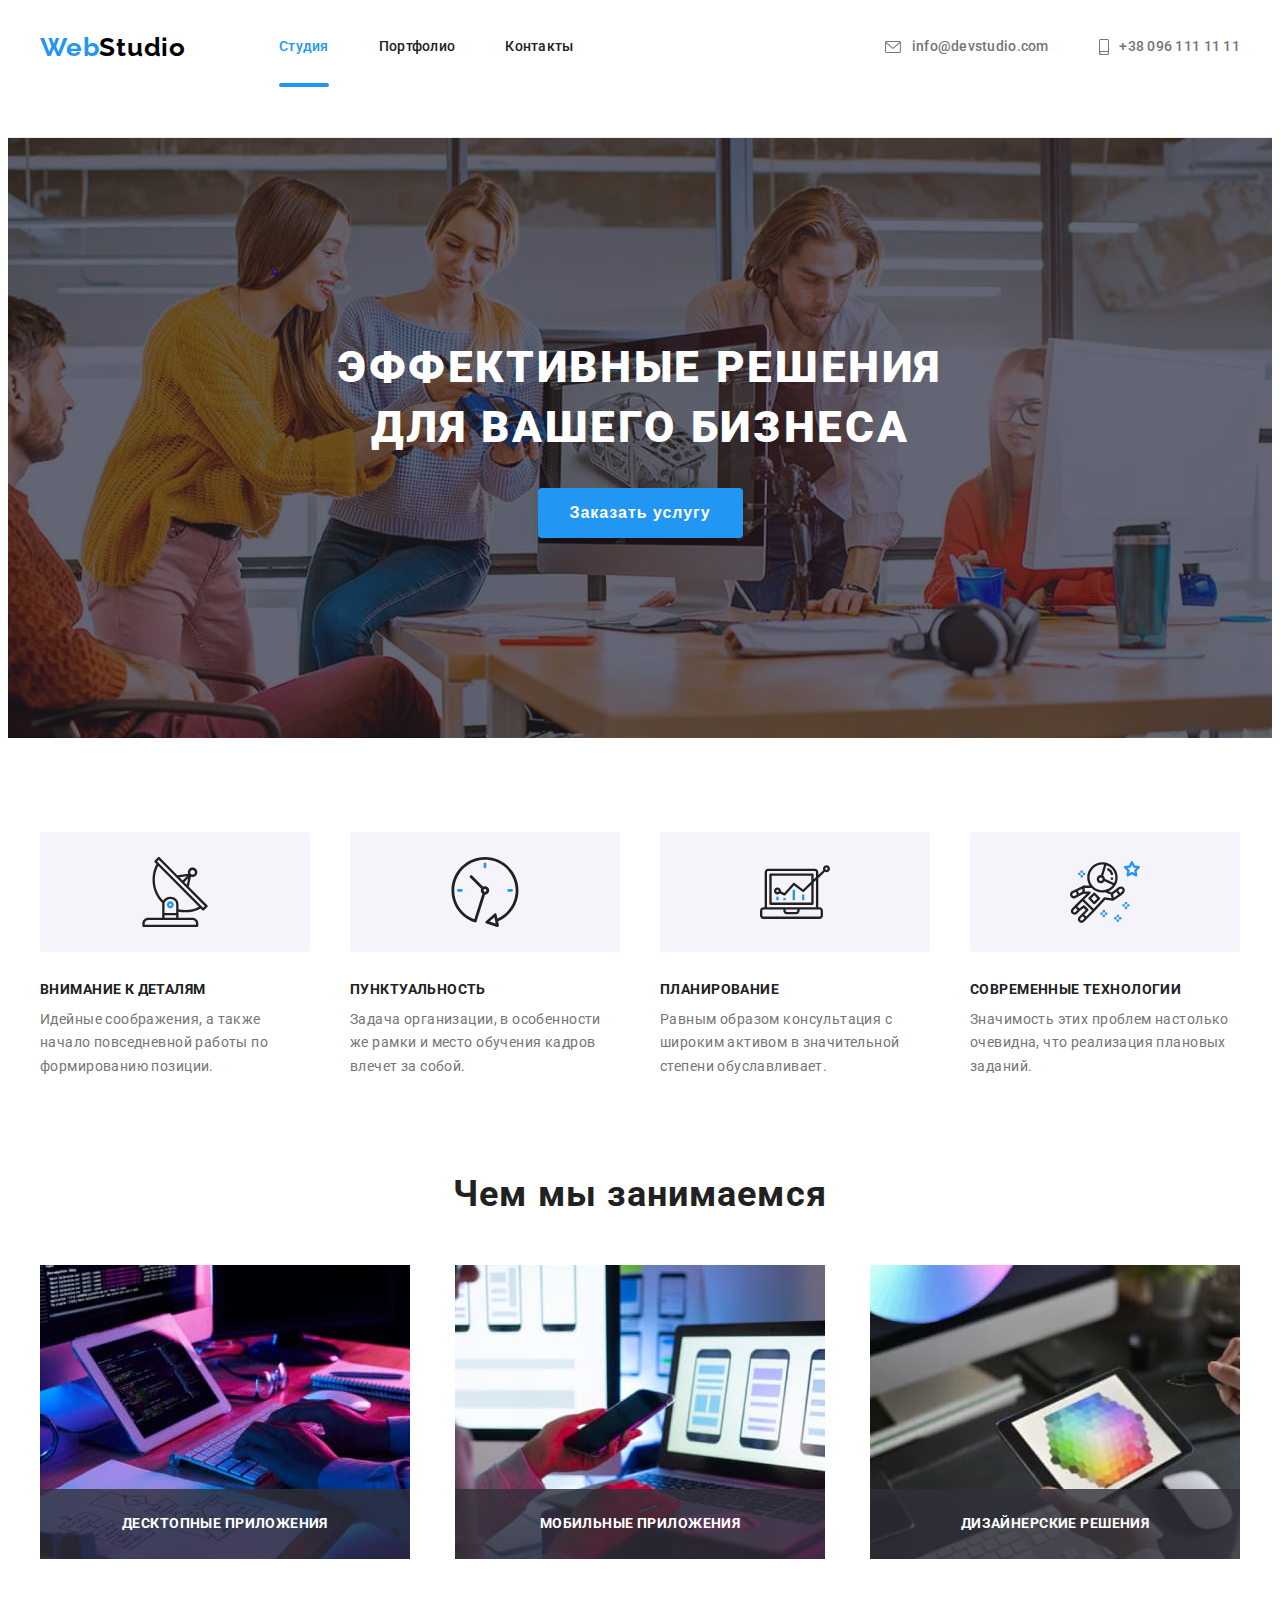
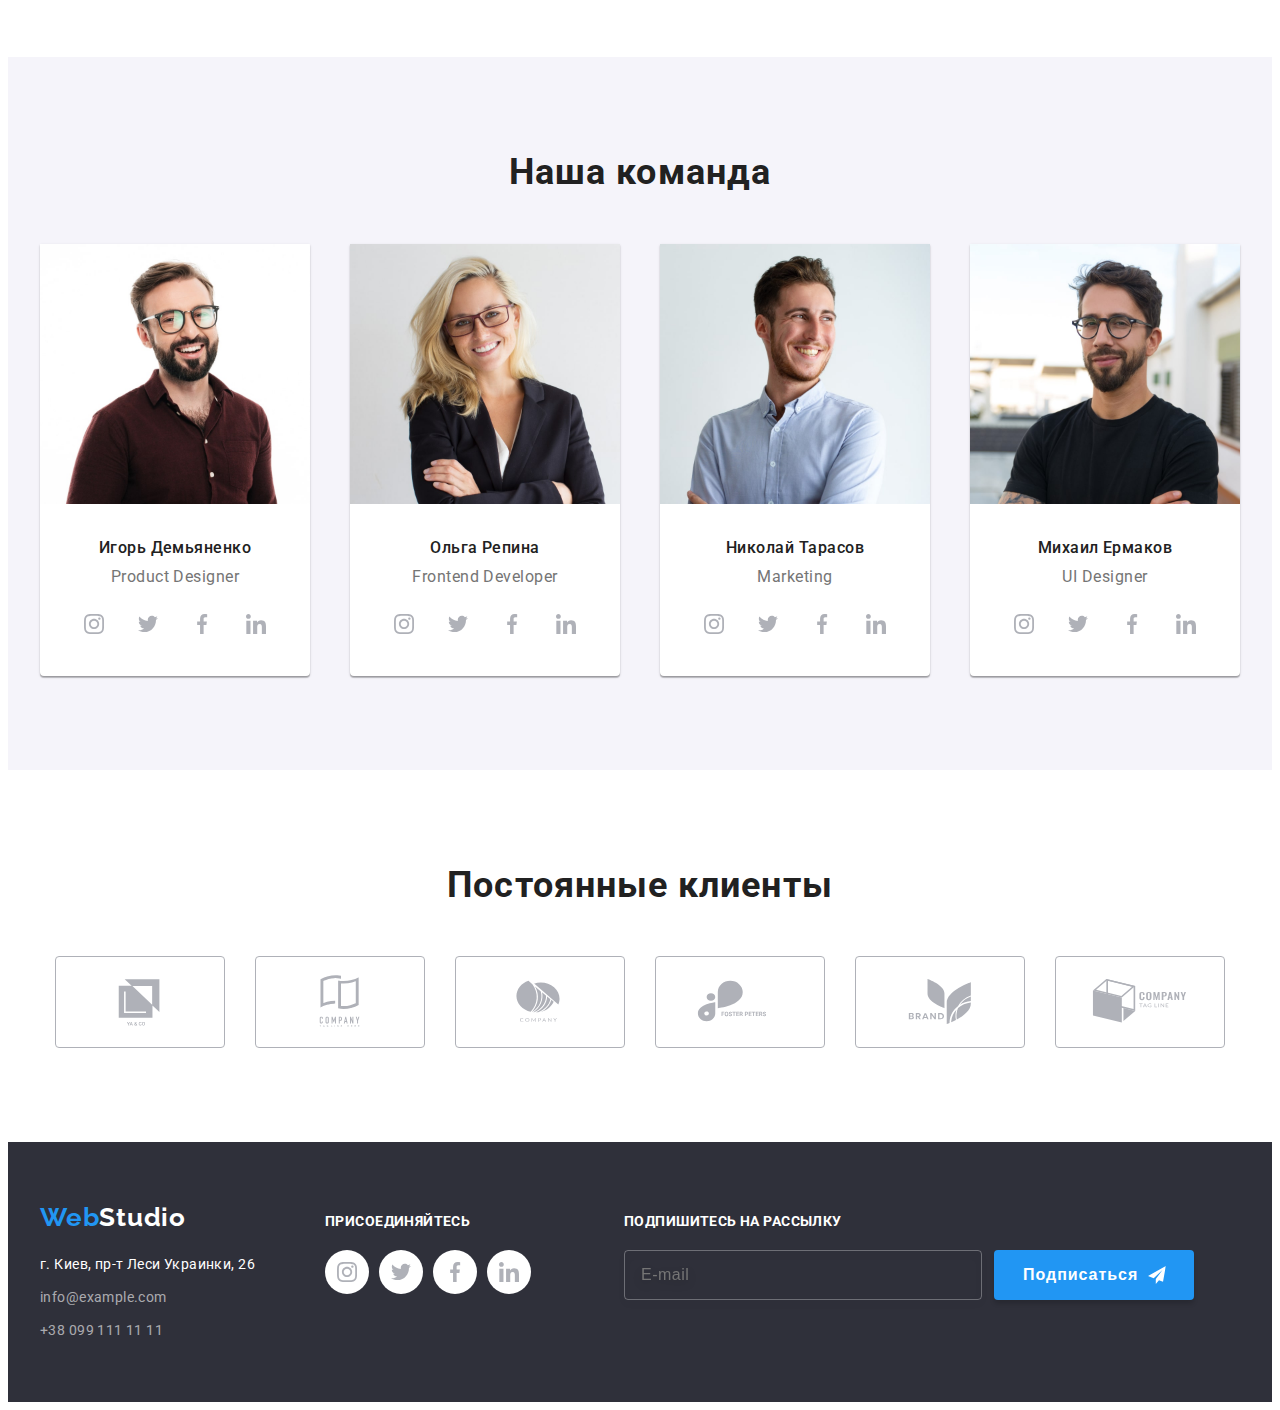
==== index.html @ ea74bd03 "Create index.html" ====
<!DOCTYPE html>
<html lang="ru">
<head>
    <meta charset="UTF-8">
    <meta http-equiv="X-UA-Compatible" content="IE=edge">
    <meta name="viewport" content="width=device-width, initial-scale=1.0">
    <title>Студия</title>
    <link rel="stylesheet" 
        href="https://cdnjs.cloudflare.com/ajax/libs/modern-normalize/1.1.0/modern-normalize.min.css"
        integrity="sha512-wpPYUAdjBVSE4KJnH1VR1HeZfpl1ub8YT/NKx4PuQ5NmX2tKuGu6U/JRp5y+Y8XG2tV+wKQpNHVUX03MfMFn9Q=="
        crossorigin="anonymous" 
        referrerpolicy="no-referrer" />
    <link rel="stylesheet" href="./css/styles.css">
    <link rel="stylesheet" href="./css/main.min.css">
    <link rel="preconnect" href="https://fonts.googleapis.com">
    <link rel="preconnect" href="https://fonts.gstatic.com" crossorigin>
    <link href="https://fonts.googleapis.com/css2?family=Raleway:wght@700&family=Roboto:wght@400;500;700;900&display=swap"
        rel="stylesheet">  
        
    <style>
        /* width */
        ::-webkit-scrollbar {
            width: 17px;
        }
    
        /* Track */
        ::-webkit-scrollbar-track {
            box-shadow: inset 0 0 5px #7c7c7cc2;
            border-radius: 5px;
        }
    
        /* Handle */
        ::-webkit-scrollbar-thumb {
            background: #4444446b;
            border-radius: 5px;
        }
    
        /* Handle on hover */
        ::-webkit-scrollbar-thumb:hover {
            background: #2195f3b5;
        }
    </style>

</head>
<body>
    <header class="header-block">
        <div class="container header-container">
            <a class="link header-logo" href="./index.html">Web<span style="color:#000000;">Studio</span></a>
            <nav class="header-nav">
                <ul class="list header-list" >
                    <li class="header-item"><a class="link header-link current" href="./index.html">Студия</a></li>
                    <li class="header-item"><a class="link header-link" href="./portfolio.html">Портфолио</a></li>
                    <li class="header-item"><a class="link header-link" href="">Контакты</a></li>
                </ul>
            </nav>
            <div class="header-contacts">
                <a class="link header-mail" href="mailto:info@devstudio.com">
                    <svg class="mail-icon" width="16" height="12">
                        <use href="./images/icons.svg#icon-mail-icon" ></use>
                    </svg>info@devstudio.com
                </a>
                <a class="link header-tel" href="tel:+380961111111">
                    <svg class="phone-icon" width="10" height="16">
                        <use href="./images/icons.svg#icon-phone-icon"></use>
                    </svg>+38 096 111 11 11
                </a>
            </div>
        </div>
    </header>
    <main class="main-block-index">
        <section class="hero">
            <div class="container">
            <h1 class="hero-title"> Эффективные решения для вашего бизнеса</h1>
            <button type="button" class="hero-btn" data-modal-open><span class="hero-btn-text">Заказать услугу</span></button>
            </div>
        </section>
        <section class="skills">
            <div class="container">
            <ul class="list skills-list" >
                <li class="skills-item">
                    <div class="skills-icon-container">
                        <svg class="skills-icon" width="70" height="70">
                            <use href="./images/icons.svg#icon-antenna"></use>
                        </svg>
                    </div>
                    <h3 class="skills-item-title">Внимание к деталям</h3>
                    <p class="skills-item-text">Идейные соображения, а также начало повседневной работы по формированию позиции.</p>
                </li>
                <li class="skills-item">
                    <div class="skills-icon-container">
                        <svg class="skills-icon" width="70" height="70">
                            <use href="./images/icons.svg#icon-clock"></use>
                        </svg>
                    </div>
                    <h3 class="skills-item-title">Пунктуальность</h3>
                    <p class="skills-item-text">Задача организации, в особенности же рамки и место обучения кадров влечет за собой.</p>
                </li>
                <li class="skills-item">
                    <div class="skills-icon-container">
                        <svg class="skills-icon" width="70" height="70">
                            <use href="./images/icons.svg#icon-diagram"></use>
                        </svg>
                    </div>
                    <h3 class="skills-item-title">Планирование</h3>
                    <p class="skills-item-text">Равным образом консультация с широким активом в значительной степени обуславливает.</p>
                </li>
                <li class="skills-item">
                    <div class="skills-icon-container">
                        <svg class="skills-icon" width="70" height="70">
                            <use href="./images/icons.svg#icon-astronaut"></use>
                        </svg>
                    </div>
                    <h3 class="skills-item-title">Современные технологии</h3>
                    <p class="skills-item-text">Значимость этих проблем настолько очевидна, что реализация плановых заданий.</p>
                </li>
            </ul> 
            </div>
        </section>
        <section class="tasks">
            <div class="container">
                <h2 class="tasks-title">Чем мы занимаемся</h2>
                <ul class="list tasks-list" >
                    <li class="tasks-item"><img src="./images/webstudio.1.1.jpeg" alt="програмист пишет код" width="370" 
                    class="tasks-item-pic"><h3 class="task-name">Десктопные приложения</h3></li>
                    <li class="tasks-item"><img src="./images/webstudio.1.2.jpeg" alt="програмист разрабатывает приложение" width="370" class="tasks-item-pic"><h3 class="task-name">Мобильные приложения</h3></li>
                    <li class="tasks-item"><img src="./images/webstudio.1.3.jpeg" alt="програмист выбирает цвет" width="370" class="tasks-item-pic"><h3 class="task-name">Дизайнерские решения</h3></li>
                </ul>
            </div>
        </section>
        <section class="team">
            <div class="container">
            <h2 class="team-title">Наша команда</h2>
            <ul class="list team-list" >
                <li class="team-item">
                    <img src="./images/web-worker1-min.jpeg" alt="работник 1" width="270" class="team-item-pic">
                    <div class="worker-discription">
                        <h3 class="team-item-title">Игорь Демьяненко</h3>
                        <p lang="en" class="team-item-text">Product Designer</p>
                        <ul class="worker-social-list list">
                            <li class="worker-social-item"><a href="" class="worker-social-link">
                                <svg class="worker-social-icon" width="20" height="20">
                                    <use href="./images/icons.svg#icon-worker-instagram"></use>
                                </svg>
                            </a></li>
                            <li class="worker-social-item"><a href="" class="worker-social-link">
                                <svg class="worker-social-icon" width="20" height="20">
                                    <use href="./images/icons.svg#icon-worker-twitter"></use>
                                </svg>
                            </a></li>
                            <li class="worker-social-item"><a href="" class="worker-social-link">
                                <svg class="worker-social-icon" width="20" height="20">
                                    <use href="./images/icons.svg#icon-worker-facebook"></use>
                                </svg>
                            </a></li>
                            <li class="worker-social-item"><a href="" class="worker-social-link">
                                <svg class="worker-social-icon" width="20" height="20">
                                    <use href="./images/icons.svg#icon-worker-linkedin"></use>
                                </svg>
                            </a></li>
                        </ul>
                    </div>
                </li>
                <li class="team-item">
                    <img src="./images/web-worker2-min.jpeg" alt="работник 2" width="270" class="team-item-pic">
                    <div class="worker-discription">
                        <h3 class="team-item-title">Ольга Репина</h3>
                        <p lang="en" class="team-item-text">Frontend Developer</p>
                        <ul class="worker-social-list list">
                            <li class="worker-social-item"><a href="" class="worker-social-link">
                                    <svg class="worker-social-icon" width="20" height="20">
                                        <use href="./images/icons.svg#icon-worker-instagram"></use>
                                    </svg>
                                </a></li>
                            <li class="worker-social-item"><a href="" class="worker-social-link">
                                    <svg class="worker-social-icon" width="20" height="20">
                                        <use href="./images/icons.svg#icon-worker-twitter"></use>
                                    </svg>
                                </a></li>
                            <li class="worker-social-item"><a href="" class="worker-social-link">
                                    <svg class="worker-social-icon" width="20" height="20">
                                        <use href="./images/icons.svg#icon-worker-facebook"></use>
                                    </svg>
                                </a></li>
                            <li class="worker-social-item"><a href="" class="worker-social-link">
                                    <svg class="worker-social-icon" width="20" height="20">
                                        <use href="./images/icons.svg#icon-worker-linkedin"></use>
                                    </svg>
                                </a></li>
                        </ul>
                    </div>
                </li>
                <li class="team-item">
                    <img src="./images/web-worker3-min.jpeg" alt="работник 3" width="270" class="team-item-pic">
                    <div class="worker-discription">
                        <h3 class="team-item-title">Николай Тарасов</h3>
                        <p lang="en" class="team-item-text">Marketing</p>
                        <ul class="worker-social-list list">
                            <li class="worker-social-item"><a href="" class="worker-social-link">
                                    <svg class="worker-social-icon" width="20" height="20">
                                        <use href="./images/icons.svg#icon-worker-instagram"></use>
                                    </svg>
                                </a></li>
                            <li class="worker-social-item"><a href="" class="worker-social-link">
                                    <svg class="worker-social-icon" width="20" height="20">
                                        <use href="./images/icons.svg#icon-worker-twitter"></use>
                                    </svg>
                                </a></li>
                            <li class="worker-social-item"><a href="" class="worker-social-link">
                                    <svg class="worker-social-icon" width="20" height="20">
                                        <use href="./images/icons.svg#icon-worker-facebook"></use>
                                    </svg>
                                </a></li>
                            <li class="worker-social-item"><a href="" class="worker-social-link">
                                    <svg class="worker-social-icon" width="20" height="20">
                                        <use href="./images/icons.svg#icon-worker-linkedin"></use>
                                    </svg>
                                </a></li>
                        </ul>
                    </div>
                </li>
                <li class="team-item">
                    <img src="./images/web-worker4-min.jpeg" alt="работник 4" width="270" class="team-item-pic">
                    <div class="worker-discription">
                        <h3 class="team-item-title">Михаил Ермаков</h3>
                        <p lang="en" class="team-item-text">UI Designer</p>
                        <ul class="worker-social-list list">
                            <li class="worker-social-item"><a href="" class="worker-social-link">
                                    <svg class="worker-social-icon" width="20" height="20">
                                        <use href="./images/icons.svg#icon-worker-instagram"></use>
                                    </svg>
                                </a></li>
                            <li class="worker-social-item"><a href="" class="worker-social-link">
                                    <svg class="worker-social-icon" width="20" height="20">
                                        <use href="./images/icons.svg#icon-worker-twitter"></use>
                                    </svg>
                                </a></li>
                            <li class="worker-social-item"><a href="" class="worker-social-link">
                                    <svg class="worker-social-icon" width="20" height="20">
                                        <use href="./images/icons.svg#icon-worker-facebook"></use>
                                    </svg>
                                </a></li>
                            <li class="worker-social-item"><a href="" class="worker-social-link">
                                    <svg class="worker-social-icon" width="20" height="20">
                                        <use href="./images/icons.svg#icon-worker-linkedin"></use>
                                    </svg>
                                </a></li>
                        </ul>
                    </div>
                </li>
            </ul>
            </div>
        </section>
        <section class="clients">
            <div class="container">
                <h2 class="clients-title">Постоянные клиенты</h2>
                <ul class="clients-list list">
                    <li class="clients-item">
                        <a href="" class="clients-link">
                            <svg class="clients-icon">
                                <use href="./images/icons.svg#icon-cl1"></use>
                            </svg>
                        </a>
                    </li>

                    <li class="clients-item">
                        <a href="" class="clients-link">
                            <svg class="clients-icon">
                                <use href="./images/icons.svg#icon-cl2"></use>
                            </svg>
                        </a>
                    </li>

                    <li class="clients-item">
                        <a href="" class="clients-link">
                            <svg class="clients-icon">
                                <use href="./images/icons.svg#icon-cl3"></use>
                            </svg>
                        </a>
                    </li>

                    <li class="clients-item">
                        <a href="" class="clients-link">
                            <svg class="clients-icon">
                                <use href="./images/icons.svg#icon-cl4"></use>
                            </svg>
                        </a>
                    </li>

                    <li class="clients-item">
                        <a href="" class="clients-link">
                            <svg class="clients-icon">
                                <use href="./images/icons.svg#icon-cl5"></use>
                            </svg>
                        </a>
                    </li>

                    <li class="clients-item">
                        <a href="" class="clients-link">
                            <svg class="clients-icon">
                                <use href="./images/icons.svg#icon-cl6"></use>
                            </svg>
                        </a>
                    </li>
                </ul>
            </div>
        </section>
    </main>
    <footer class="foot-block">
        <div class="container foot-container-1-2-3">
            <div class="foot-container1">
                <a class="link foot-logo" href="./index.html">Web<span style="color: #ffffff;">Studio</span></a>
                <address class="footer-contacts">
                    <a class="link location footer-contacts-item" href="https://www.google.com.ua/maps/place/%D0%B1%D1%83%D0%BB.+%D0%9B%D0%B5%D1%81%D0%B8+%D0%A3%D0%BA%D1%80%D0%B0%D0%B8%D0%BD%D0%BA%D0%B8,+26,+%D0%9A%D0%B8%D0%B5%D0%B2,+02000/@50.4281777,30.5292931,14.41z/data=!4m5!3m4!1s0x40d4cf0e033ecbe9:0x57a4dffefec77da0!8m2!3d50.4265807!4d30.5383858?hl=ru" target="_blank" rel="noopener noreferrer">г. Киев, пр-т Леси Украинки, 26</a>
                    <a class="link foot-mail footer-contacts-item" href="mailto:info@example.com">info@example.com</a>
                    <a class="link foot-tel" href="tel:+38099111111">+38 099 111 11 11</a>
                </address>
            </div>        
            <div class="foot-container2">
                <h3 class="foot-bl2-title">присоединяйтесь</h3>
                <ul class="worker-social-list foot-icon-list list">
                    <li class="worker-social-item foot-icon-item"><a href="" class="worker-social-link foot-icon-link">
                        <svg class="worker-social-icon foot-icon" width="20" height="20">
                            <use href="./images/icons.svg#icon-worker-instagram"></use>
                        </svg>
                    </a></li>
                    <li class="worker-social-item foot-icon-item"><a href="" class="worker-social-link foot-icon-link">
                        <svg class="worker-social-icon foot-icon" width="20" height="20">
                            <use href="./images/icons.svg#icon-worker-twitter"></use>
                        </svg>
                    </a></li>
                    <li class="worker-social-item foot-icon-item"><a href="" class="worker-social-link foot-icon-link">
                        <svg class="worker-social-icon foot-icon" width="20" height="20">
                            <use href="./images/icons.svg#icon-worker-facebook"></use>
                        </svg>
                    </a></li>
                    <li class="worker-social-item foot-icon-item"><a href="" class="worker-social-link foot-icon-link">
                        <svg class="worker-social-icon foot-icon" width="20" height="20">
                            <use href="./images/icons.svg#icon-worker-linkedin"></use>
                        </svg>
                    </a></li>
                </ul>
            </div>
            <div class="foot-container3">
                <form action="#" name="subscribing_form" class="foot-form">
                    <label for="subscriber-email" class="foot-form-label">Подпишитесь на рассылку</label>
                    <div class="foot-form-wrap">
                        <input type="email" class="foot-form-input" id="subscriber-email" name="subscriber-email" placeholder="E-mail"
                        required>
                        <button type="submit" class="foot-form-btn">
                            <span class="foot-form-btn-text">Подписаться</span>
                            <svg class="icon icon-send">
                                <use href="./images/icons.svg#icon-send"></use>
                            </svg>
                        </button>
                    </div>
                </form>
            </div>
        </div>
    </footer>
        <div class="backdrop is-hidden" data-modal>
            <div class="modal">
                <button type="button" class="modal-close" data-modal-close>
                    <svg class="icon icon-close">
                        <use href="./images/icons.svg#icon-X"></use>
                    </svg>
                </button>
                <h2 class="modal-title">Оставьте свои данные, мы вам перезвоним</h2>
                <form action="#" class="modal-form" autocomplete="off">
                    <div class="modal-form-field">
                        <label for="user_name" class="modal-label">Имя</label>
                        <div class="input-wrap">
                            <input type="text" class="modal-input" id="user_name" name="user-name" required>
                            <svg class="icon modal-icon">
                                <use href="./images/icons.svg#icon-user"></use>
                            </svg>
                        </div>
                    </div>
                    <div class="modal-form-field">
                        <label for="user_tel" class="modal-label">Телефон</label>
                        <div class="input-wrap">
                            <input type="tel" class="modal-input" id="user_tel" name="user-phone-number" required>
                            <svg class="icon modal-icon">
                                <use href="./images/icons.svg#icon-tel"></use>
                            </svg>
                        </div>
                    </div>
                    <div class="modal-form-field">
                        <label for="user_email" class="modal-label">Почта</label>
                        <div class="input-wrap">
                            <input type="email" class="modal-input" id="user_email" name="user-email" required>
                            <svg class="icon modal-icon">
                                <use href="./images/icons.svg#icon-email"></use>
                            </svg>
                        </div>
                    </div>
                    <div class="modal-form-field">
                        <label for="comment" class="modal-label">Комментарий</label>
                        <span class="comment-field">
                            <textarea name="user_comment" id="comment" class="commentary" placeholder="Введите текст"></textarea>
                        </span>
                    </div>
                    <div class="modal-form-field policy-field">
                        <input type="checkbox" name="policy" id="policy" class="policy-check is-hidden" required/>
                        <label for="policy" class="check-text">Соглашаюсь с рассылкой и принимаю<a href="" class="link policy-link">Условия договора</a></label>
                    </div>
                    <button type="submit" class="modal-btn">Отправить</button>
                </form>
            </div>
        </div>
        <script src="./js/modal.js"></script>
</body>
</html>
---- css/styles.css ----
:root {
  --titles-color: #212121;
  --accent-color: #2196f3;
}

body {
  font-family: "Roboto", sans-serif;
  color: #757575;
}

p,
h1,
h2,
h3,
h4,
h5,
h6 {
  margin: 0;
}

ul {
  margin: 0;
  padding: 0;
}

.link {
  text-decoration: none;
}

.list {
  list-style: none;
}

.container {
  width: 1200px;
  padding-left: 15px;
  padding-right: 15px;
  margin: 0 auto;
  /* outline: 3px solid tomato; */
}
/* ------------------------------------HEADER */

/* ------------------------------------MAIN */
/* ------------------------------------HERO */

/* ------------------------------------SKILLS */

/* ------------------------------------TASKS */

/* ------------------------------------TEAM */

/* -----------------------------------CLIENTS */
.clients {
  padding-top: 94px;
  padding-bottom: 94px;
}

.clients-title {
  font-weight: bold;
  font-size: 36px;
  line-height: 1.17;
  text-align: center;
  letter-spacing: 0.03em;
  color: var(--titles-color);
  margin-bottom: 50px;
}

.clients-list {
  display: flex;
  justify-content: center;
}

.clients-item:not(:last-child) {
  margin-right: 30px;
}

.clients-link {
  border: 1px solid #afb1b8;
  box-sizing: border-box;
  border-radius: 4px;
  width: 170px;
  height: 92px;
  display: flex;
  justify-content: center;
  align-items: center;
  transition: border 250ms
    cubic-bezier(0.4, 0, 0.2, 1);
}

.clients-icon {
  width: 106px;
  height: 60px;
  fill: #afb1b8;
  transition: fill 250ms
    cubic-bezier(0.4, 0, 0.2, 1);
}

.clients-link:hover,
.clients-link:focus {
  border: 1px solid var(--accent-color);
}

.clients-link:hover .clients-icon,
.clients-link:focus .clients-icon {
  fill: var(--accent-color);
}
/* ------------------------------------FOOTER */
.foot-block {
  background: #2f303a;
  padding-top: 60px;
  padding-bottom: 60px;
}

.foot-container-1-2-3 {
  display: flex;
}

.foot-container1 {
  margin-right: 70px;
}

.foot-logo {
  display: block;
  margin-bottom: 20px;
}

.footer-contacts {
  display: flex;
  flex-direction: column;
}

.footer-contacts-item {
  margin-bottom: 9px;
}

.location {
  font-style: normal;
  font-weight: normal;
  font-size: 14px;
  line-height: 1.71;
  letter-spacing: 0.03em;
  color: #ffffff;
}

.foot-mail,
.foot-tel {
  font-style: normal;
  font-weight: normal;
  font-size: 14px;
  line-height: 1.71;
  letter-spacing: 0.03em;
  color: rgba(255, 255, 255, 0.6);
}

.foot-container2 {
  margin-top: 12px;
  margin-right: 93px;
}

.foot-bl2-title {
  font-weight: bold;
  font-size: 14px;
  line-height: 1.14;
  letter-spacing: 0.03em;
  text-transform: uppercase;
  color: #ffffff;
  margin-bottom: 20px;
}

.foot-icon-link {
  background: rgba(255, 255, 255, 0.1);
}

.foot-icon {
  fill: #ffffff;
}

.foot-container3 {
  margin-top: 12px;
}

.foot-form {
  display: flex;
  flex-direction: column;
}

.foot-form-label {
  height: 16px;
  font-weight: bold;
  font-size: 14px;
  line-height: 1.14;
  letter-spacing: 0.03em;
  text-transform: uppercase;
  color: #ffffff;
  margin-bottom: 20px;
}

.foot-form-wrap {
  display: flex;
}

.foot-form-input {
  width: 358px;
  height: 50px;
  border: 1px solid
    rgba(255, 255, 255, 0.3);
  box-sizing: border-box;
  filter: drop-shadow(
    0px 4px 4px rgba(0, 0, 0, 0.15)
  );
  border-radius: 4px;
  background-color: inherit;
  padding-left: 16px;
}

.foot-form-input:placeholder-shown,
.foot-form-input {
  font-size: 16px;
  line-height: 1.25;
  align-items: center;
  letter-spacing: 0.03em;
  color: rgba(255, 255, 255, 0.9);
}

.foot-form-btn {
  width: 200px;
  height: 50px;
  background: #2196f3;
  border: none;
  box-shadow: 0px 4px 4px
    rgba(0, 0, 0, 0.15);
  border-radius: 4px;
  display: flex;
  align-items: center;
  text-align: center;
  padding-left: 29px;
  padding-right: 28px;
  margin-left: 12px;
}

.foot-form-btn-text {
  font-weight: bold;
  font-size: 16px;
  line-height: 1.87;
  letter-spacing: 0.06em;
  color: #ffffff;
  margin-right: 10px;
}

.icon-send {
  width: 24px;
  height: 24px;
  fill: #ffffff;
}
/* -----------------------------------------------END */
/* -----------------------------------------PORTFOLIO */
/* -------------------------------------------BUTTONS */
.portfolio-content {
  padding-top: 94px;
  padding-bottom: 94px;
  margin-right: auto;
  margin-left: auto;
}

.buttons-list {
  margin-bottom: 50px;
  display: flex;
  justify-content: center;
}

.buttons-item:not(:last-child) {
  margin-right: 8px;
}

.btn-item {
  display: inline-block;
  background: #f5f4fa;
  border: 0;
  cursor: pointer;
  font-weight: 500;
  font-size: 16px;
  line-height: 26px;
  text-align: center;
  letter-spacing: 0.03em;
  color: var(--titles-color);
  padding: 6px 22px;
  border-radius: 4px;
  transition: background 250ms
      cubic-bezier(0.4, 0, 0.2, 1),
    color 250ms
      cubic-bezier(0.4, 0, 0.2, 1),
    box-shadow 250ms
      cubic-bezier(0.4, 0, 0.2, 1);
}

.btn-item:hover,
.btn-item:focus {
  color: #ffffff;
  background: var(--accent-color);
  box-shadow: 0px 3px 1px
      rgba(0, 0, 0, 0.1),
    0px 1px 2px rgba(0, 0, 0, 0.08),
    0px 2px 2px rgba(0, 0, 0, 0.12);
}

/* ---------------------------------------------------CARDS */
.cards-container {
  align-content: center;
}

.cards-list {
  display: flex;
  flex-wrap: wrap;
  margin: -15px;
}

.card {
  margin: 15px;
  box-sizing: border-box;
  width: 370px;
}

.card-link {
  display: block;
  transition: box-shadow 250ms
    cubic-bezier(0.4, 0, 0.2, 1);
}

.card-link:hover,
.card-link:focus {
  box-sizing: border-box;
  box-shadow: 0px 1px 1px
      rgba(0, 0, 0, 0.12),
    0px 4px 4px rgba(0, 0, 0, 0.06),
    1px 4px 6px rgba(0, 0, 0, 0.16);
}

.card-pic-container {
  position: relative;
  overflow: hidden;
}

.products-pic {
  display: block;
}

.product-hover-text {
  width: 100%;
  height: 100%;
  font-size: 18px;
  line-height: 1.55;
  letter-spacing: 0.03em;
  color: #fff;
  padding: 63px 24px;
  position: absolute;
  top: 0;
  left: 0;
  bottom: 0;
  background: rgba(33, 150, 243, 0.9);
  transition: transform 250ms
    cubic-bezier(0.4, 0, 0.2, 1);
  transform: translateY(100%);
  overflow: auto;
}

.card-link:hover .product-hover-text {
  transform: translateY(0);
}

.card-description {
  margin-top: 0;
  padding: 20px 24px;
  border-left: 1px solid #eeeeee;
  border-right: 1px solid #eeeeee;
  border-bottom: 1px solid #eeeeee;
}

.products-title {
  font-weight: bold;
  font-size: 18px;
  line-height: 2;
  letter-spacing: 0.06em;
  color: var(--titles-color);
}

.products-text {
  font-weight: normal;
  font-size: 16px;
  line-height: 1.87;
  letter-spacing: 0.03em;
  color: #757575;
}
/* -----------------------------------MODAL */
.backdrop {
  position: fixed;
  top: 0;
  width: 100vw;
  height: 100vh;
  background-color: rgba(0, 0, 0, 0.2);
  transition: opacity 2500ms,
    visibility 2500ms;
}

.backdrop.is-hidden .modal {
  transition: transform 1500ms,
    background-color 1500ms
      cubic-bezier(
        0.3,
        0.48,
        0.32,
        0.98
      );
  transform: translate(-50%, -25%)
    scale(0.2) rotateX(-90deg)
    perspective(400px);
  background-color: var(--accent-color);
}

.modal {
  position: absolute;
  top: 50%;
  left: 50%;
  transition: transform 1500ms,
    background-color 1500ms;
  transform: translate(-50%, -50%)
    scale(1) rotateX(0deg)
    perspective(400px);
  width: 528px;
  min-height: 581px;
  background-color: #ffffff;
  box-shadow: 0px 1px 3px
      rgba(0, 0, 0, 0.12),
    0px 1px 1px rgba(0, 0, 0, 0.14),
    0px 2px 1px rgba(0, 0, 0, 0.2);
  border-radius: 4px;
  padding: 40px;
}

.icon-close {
  width: 11px;
  height: 11px;
  fill: #000;
  transition: 250ms fill
    cubic-bezier(0.4, 0, 0.2, 1);
}

.modal-close {
  position: absolute;
  right: 8px;
  top: 8px;
  width: 30px;
  height: 30px;
  background: inherit;
  border: 1px solid rgba(0, 0, 0, 0.1);
  box-sizing: border-box;
  border-radius: 50%;
  display: flex;
  justify-content: center;
  align-items: center;
  cursor: pointer;
}

.modal-close:hover .icon-close {
  fill: var(--accent-color);
}

.modal-title {
  font-weight: bold;
  font-size: 20px;
  line-height: 1.15;
  text-align: center;
  letter-spacing: 0.03em;
  color: #212121;
  margin-bottom: 12px;
}

.modal-form {
  display: flex;
  flex-direction: column;
}

.modal-form-field {
  margin-bottom: 10px;
  display: flex;
  flex-direction: column;
}

.modal-label,
.modal-input {
  font-weight: normal;
  font-size: 12px;
  line-height: 14px;
  letter-spacing: 0.01em;
  color: #757575;
}

.modal-label {
  margin-bottom: 4px;
}

.input-wrap {
  height: 40px;
  position: relative;
}

.modal-input {
  width: 100%;
  height: 40px;
  border: 1px solid
    rgba(33, 33, 33, 0.2);
  box-sizing: border-box;
  border-radius: 4px;
  padding-left: 42px;
  transition: 250ms border
    cubic-bezier(0.4, 0, 0.2, 1);
}

.modal-icon {
  fill: #212121;
  width: 18px;
  height: 18px;
  position: absolute;
  left: 12px;
  top: 50%;
  transform: translateY(-50%);
  transition: 250ms fill
    cubic-bezier(0.4, 0, 0.2, 1);
}

.input-wrap:hover .modal-icon {
  fill: var(--accent-color);
}

.input-wrap:hover .modal-input {
  border: 1px solid var(--accent-color);
}

.modal-input:focus,
.commentary:focus {
  outline: 0;
  border: 1px solid var(--accent-color);
  background-color: inherit;
}

.modal-input:focus + .modal-icon {
  fill: var(--accent-color);
}

.commentary {
  resize: none;
  padding: 12px 16px;
  width: 448px;
  height: 120px;
  border: 1px solid
    rgba(33, 33, 33, 0.2);
  box-sizing: border-box;
  border-radius: 4px;
  transition: 250ms border
    cubic-bezier(0.4, 0, 0.2, 1);
}

.comment-field {
  height: 120px;
}

.comment-field:hover .commentary {
  border: 1px solid var(--accent-color);
}

.commentary:placeholder-shown,
.commentary {
  font-weight: normal;
  font-size: 12px;
  line-height: 1.16;
  letter-spacing: 0.01em;
  color: rgb(117, 117, 117);
}

.policy-field,
.check-text {
  display: flex;
  justify-content: center;
  align-items: center;
}

.policy-field {
  margin-top: 10px;
  margin-bottom: 30px;
}

.check-text,
.policy-link {
  font-weight: normal;
  font-size: 14px;
  line-height: 1.71;
  letter-spacing: 0.03em;
  color: #757575;
  display: flex;
}

.check-text::before {
  content: "";
  width: 16px;
  height: 15px;
  border: 2px solid #212121;
  border-radius: 2px;
  margin-right: 7px;
}

.policy-check:checked
  + .check-text::before {
  border: none;
  background-image: url(../images/icon-check.svg);
  background-repeat: no-repeat;
  background-position: center;
  background-size: cover;
}

.policy-check:checked,
.policy-check {
  position: absolute;
}

.policy-link {
  text-decoration-line: underline;
  color: #2196f3;
  margin-left: 5px;
}

.modal-btn {
  width: 200px;
  height: 50px;
  background: #188ce8;
  box-shadow: 0px 4px 4px
    rgba(0, 0, 0, 0.15);
  border: none;
  border-radius: 4px;
  font-weight: bold;
  font-size: 16px;
  line-height: 1.87;
  letter-spacing: 0.06em;
  color: #ffffff;
  margin: auto;
}

.is-hidden {
  opacity: 0;
  pointer-events: none;
  visibility: hidden;
}
---- css/main.min.css ----
.header-block{height:80px;padding-top:24px;padding-bottom:25px;border-bottom:1px solid #ececec}.header-container{display:flex;align-items:center}.header-contacts{margin-left:auto;display:flex}.header-logo,.foot-logo{font-family:"Raleway", sans-serif;font-weight:bold;font-size:26px;line-height:1.19;letter-spacing:0.03em;text-decoration:none;color:var(--accent-color)}.header-logo{margin-right:93px}.header-list{margin-right:auto;display:flex}.header-item{display:flex}.header-item:not(:last-child),.header-mail{margin-right:50px}.header-link{font-weight:500;font-size:14px;line-height:1.14;letter-spacing:0.02em;color:var(--titles-color);transition:color 250ms cubic-bezier(0.4, 0, 0.2, 1)}.current{color:var(--accent-color);position:relative}.current::after{content:"";width:100%;height:4px;position:absolute;background-color:var(--accent-color);bottom:-32px;left:0;border-radius:2px}.header-link:hover,.header-link:focus{color:var(--accent-color)}.header-mail,.header-tel{font-weight:500;font-size:14px;line-height:1.14;letter-spacing:0.02em;color:#757575;display:flex;align-items:center;transition:color 250ms cubic-bezier(0.4, 0, 0.2, 1)}.header-mail:hover,.header-mail:focus{color:var(--accent-color)}.mail-icon{fill:currentColor;margin-right:11px}.phone-icon{fill:currentColor;margin-right:10.5px}.header-tel:hover,.header-tel:focus{color:var(--accent-color)}.hero{background-color:#2f303a;background-image:linear-gradient(rgba(47,48,58,0.4), rgba(47,48,58,0.4)),url(../images/hero-bg.jpeg);background-repeat:no-repeat;background-size:cover;background-position:center;padding-top:200px;padding-bottom:200px;text-align:center}.hero-title{font-family:"Roboto", sans-serif;font-style:normal;font-weight:900;font-size:44px;line-height:1.36;text-align:center;letter-spacing:0.06em;text-transform:uppercase;color:#ffffff;max-width:696px;margin-right:auto;margin-left:auto}.hero-btn{background:var(--accent-color);box-shadow:0px 4px 4px rgba(0,0,0,0.15);border:0;border-radius:4px;cursor:pointer;margin-top:30px;margin-right:auto;margin-left:auto;padding:10px 32px}.hero-btn-text{font-weight:bold;font-size:16px;line-height:1.87;display:flex;align-items:center;text-align:center;letter-spacing:0.06em;color:#ffffff}.skills{padding-top:94px;padding-bottom:94px}.skills-list{display:flex;justify-content:space-between}.skills-item{display:block;width:270px}.skills-icon-container{height:120px;background-color:#f5f4fa;border-radius:4px;margin-bottom:30px;display:flex;justify-content:center;align-items:center}.skills-item-title{font-weight:bold;font-size:14px;line-height:1.14;letter-spacing:0.03em;text-transform:uppercase;color:var(--titles-color);margin-bottom:10px}.skills-item-text{font-weight:normal;font-size:14px;line-height:1.71;letter-spacing:0.03em}.tasks{padding-bottom:94px}.tasks-title{font-weight:bold;font-size:36px;line-height:1.17;text-align:center;letter-spacing:0.03em;color:var(--titles-color);margin-bottom:50px}.tasks-list{display:flex;justify-content:space-between}.tasks-item{position:relative}.task-name{position:absolute;font-weight:bold;font-size:14px;line-height:1.14;text-align:center;letter-spacing:0.03em;text-transform:uppercase;color:#fff;top:224px;left:0;right:0;height:70px;background-color:rgba(47,48,58,0.8);display:flex;justify-content:center;align-items:center}.team{background:#f5f4fa;padding-top:94px;padding-bottom:94px}.team-title{font-weight:bold;font-size:36px;line-height:1.17;text-align:center;letter-spacing:0.03em;color:var(--titles-color);margin-bottom:50px}.team-list{display:flex;justify-content:space-between}.team-item{background:#ffffff;box-shadow:0px 1px 3px rgba(0,0,0,0.12),0px 1px 1px rgba(0,0,0,0.14),0px 2px 1px rgba(0,0,0,0.2);border-radius:0px 0px 4px 4px}.worker-discription{padding-top:30px;padding-bottom:30px}.team-item-title{font-weight:500;font-size:16px;line-height:1.19;text-align:center;letter-spacing:0.03em;color:var(--titles-color);margin-bottom:10px}.team-item-text{font-weight:normal;font-size:16px;line-height:1.19;text-align:center;letter-spacing:0.03em}.worker-social-list{display:flex;justify-content:center;margin-top:16px}.worker-social-item:not(:last-child){margin-right:10px}.worker-social-link{width:44px;height:44px;background-color:#ffffff;display:flex;justify-content:center;align-items:center;border-radius:50%;transition:background-color 250ms cubic-bezier(0.4, 0, 0.2, 1)}.worker-social-icon{fill:#afb1b8;transition:background-color 250ms cubic-bezier(0.4, 0, 0.2, 1),fill 250ms cubic-bezier(0.4, 0, 0.2, 1)}.worker-social-link:hover,.worker-social-link:focus{background-color:var(--accent-color)}.worker-social-link:hover .worker-social-icon,.worker-social-link:focus .worker-social-icon{background-color:var(--accent-color);fill:#ffffff}
/*# sourceMappingURL=main.min.css.map */
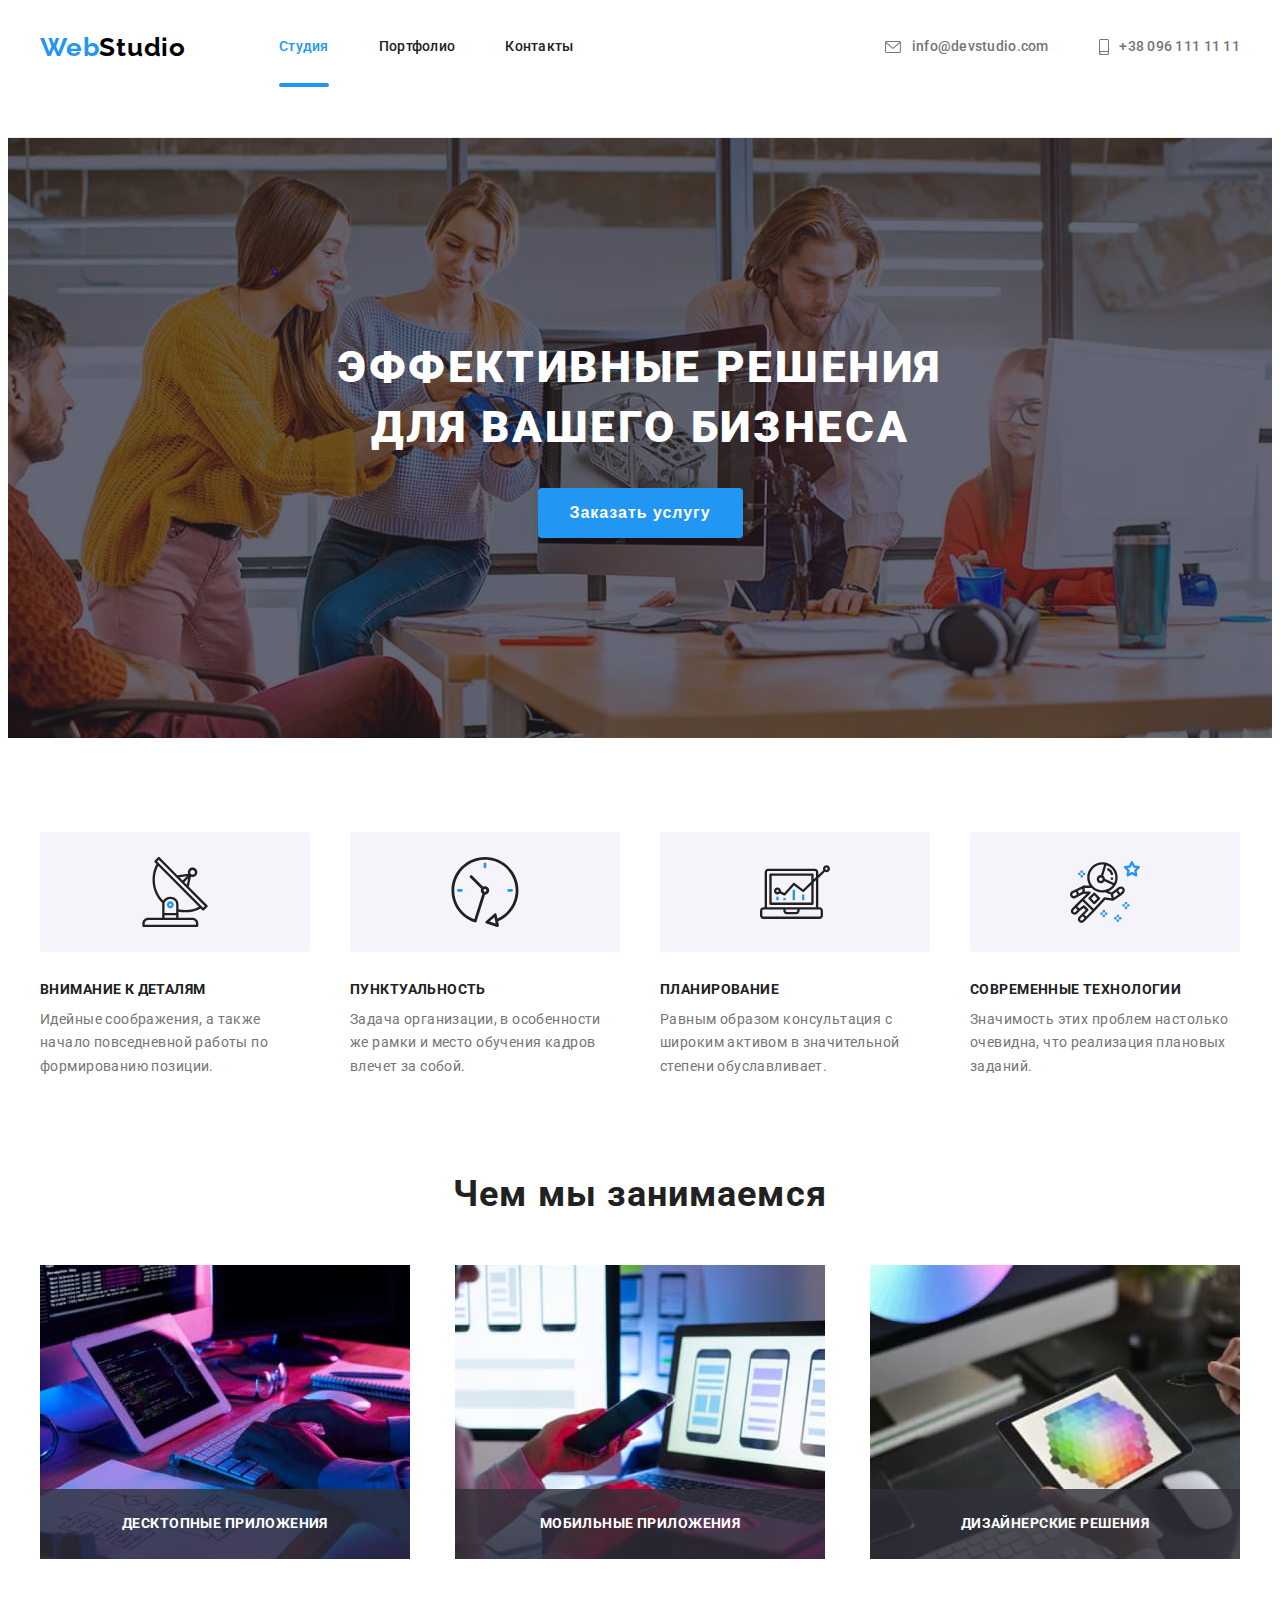
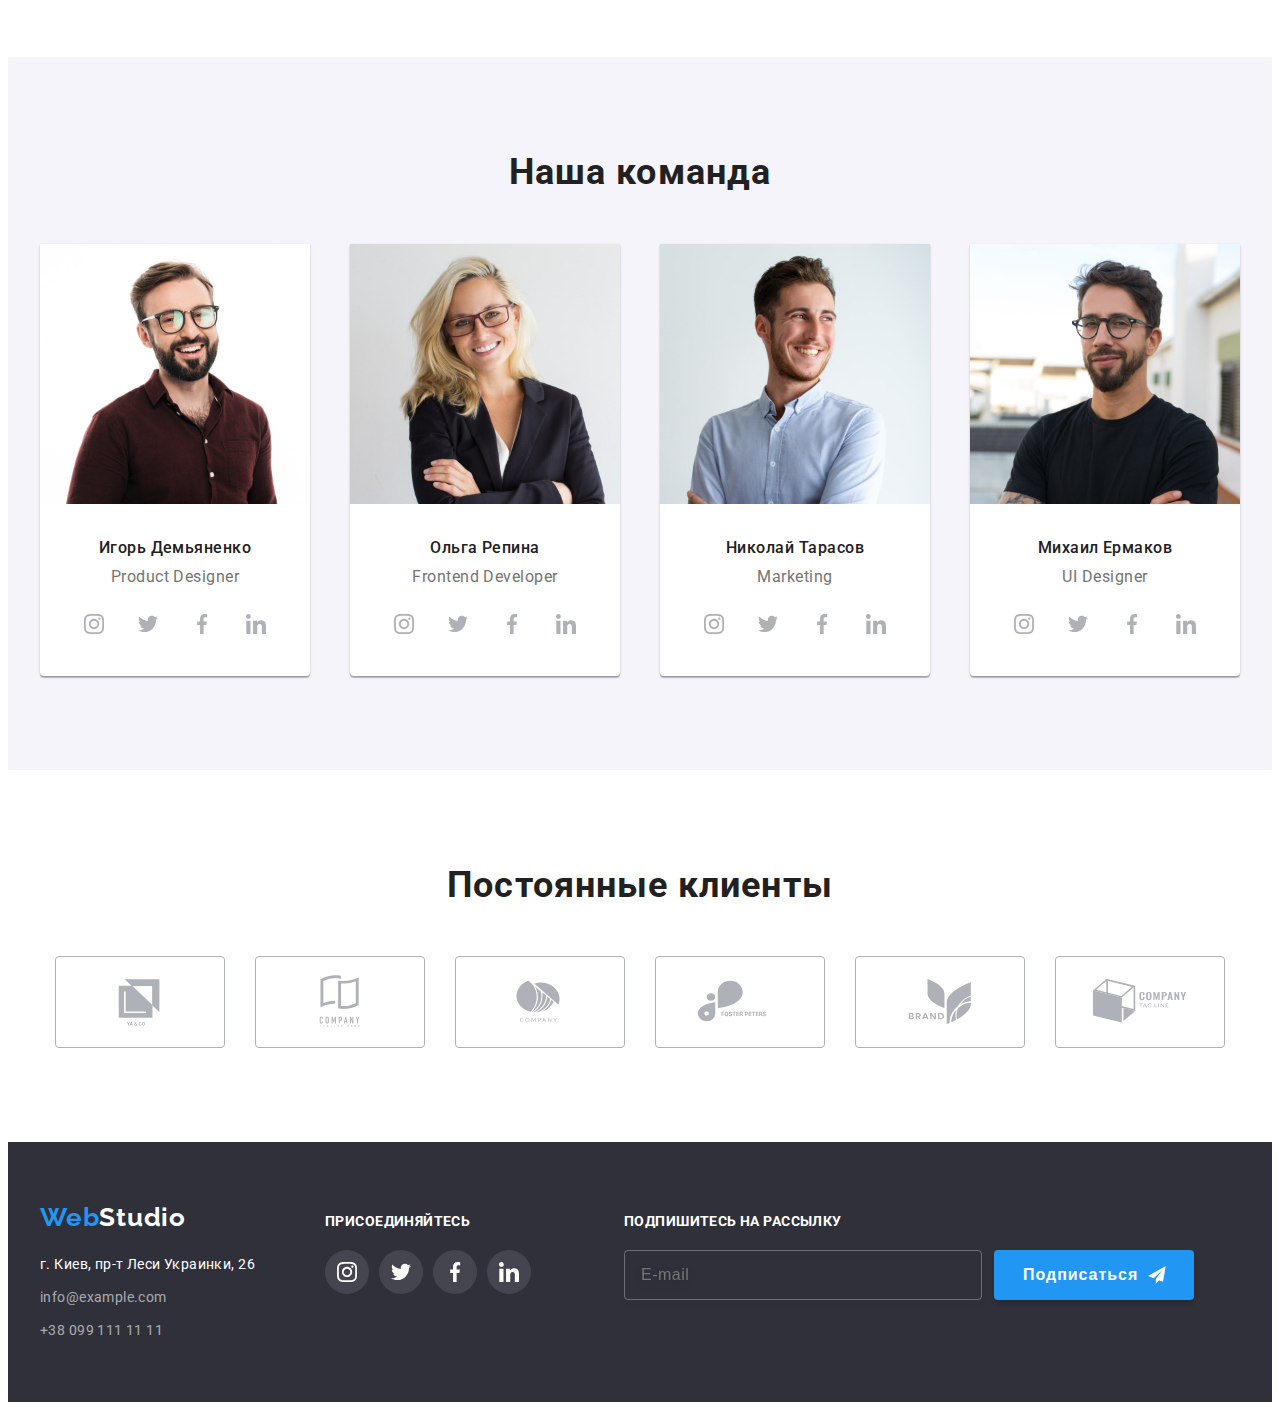
==== commit 2c6f212c: "Update index.html" ====
--- a/index.html
+++ b/index.html
@@ -10,7 +10,6 @@
         integrity="sha512-wpPYUAdjBVSE4KJnH1VR1HeZfpl1ub8YT/NKx4PuQ5NmX2tKuGu6U/JRp5y+Y8XG2tV+wKQpNHVUX03MfMFn9Q=="
         crossorigin="anonymous" 
         referrerpolicy="no-referrer" />
-    <link rel="stylesheet" href="./css/styles.css">
     <link rel="stylesheet" href="./css/main.min.css">
     <link rel="preconnect" href="https://fonts.googleapis.com">
     <link rel="preconnect" href="https://fonts.gstatic.com" crossorigin>
@@ -43,204 +42,204 @@
 
 </head>
 <body>
-    <header class="header-block">
-        <div class="container header-container">
-            <a class="link header-logo" href="./index.html">Web<span style="color:#000000;">Studio</span></a>
-            <nav class="header-nav">
-                <ul class="list header-list" >
-                    <li class="header-item"><a class="link header-link current" href="./index.html">Студия</a></li>
-                    <li class="header-item"><a class="link header-link" href="./portfolio.html">Портфолио</a></li>
-                    <li class="header-item"><a class="link header-link" href="">Контакты</a></li>
+    <header class="header">
+        <div class="container header__container">
+            <a class="link header__logo logo" href="./index.html">Web<span style="color:#000000;">Studio</span></a>
+            <nav class="site-nav">
+                <ul class="list site-list" >
+                    <li class="site-list__item"><a class="link site-list__link current" href="./index.html">Студия</a></li>
+                    <li class="site-list__item"><a class="link site-list__link" href="./portfolio.html">Портфолио</a></li>
+                    <li class="site-list__item"><a class="link site-list__link" href="">Контакты</a></li>
                 </ul>
             </nav>
             <div class="header-contacts">
-                <a class="link header-mail" href="mailto:info@devstudio.com">
-                    <svg class="mail-icon" width="16" height="12">
+                <a class="link header-mail header-contacts__item" href="mailto:info@devstudio.com">
+                    <svg class="header-mail__icon" width="16" height="12">
                         <use href="./images/icons.svg#icon-mail-icon" ></use>
                     </svg>info@devstudio.com
                 </a>
-                <a class="link header-tel" href="tel:+380961111111">
-                    <svg class="phone-icon" width="10" height="16">
+                <a class="link header-tel header-contacts__item" href="tel:+380961111111">
+                    <svg class="header-tel__icon" width="10" height="16">
                         <use href="./images/icons.svg#icon-phone-icon"></use>
                     </svg>+38 096 111 11 11
                 </a>
             </div>
         </div>
     </header>
-    <main class="main-block-index">
+    <main class="main">
         <section class="hero">
-            <div class="container">
-            <h1 class="hero-title"> Эффективные решения для вашего бизнеса</h1>
-            <button type="button" class="hero-btn" data-modal-open><span class="hero-btn-text">Заказать услугу</span></button>
+            <div class="container hero-container">
+            <h1 class="hero-container__title"> Эффективные решения для вашего бизнеса</h1>
+            <button type="button" class="hero-btn hero-container__btn" data-modal-open><span class="hero-btn__text">Заказать услугу</span></button>
             </div>
         </section>
         <section class="skills">
             <div class="container">
-            <ul class="list skills-list" >
-                <li class="skills-item">
-                    <div class="skills-icon-container">
-                        <svg class="skills-icon" width="70" height="70">
+            <ul class="list skills-list">
+                <li class="skills__item">
+                    <div class="skills-icon-box">
+                        <svg class="skills__icon" width="70" height="70">
                             <use href="./images/icons.svg#icon-antenna"></use>
                         </svg>
                     </div>
-                    <h3 class="skills-item-title">Внимание к деталям</h3>
-                    <p class="skills-item-text">Идейные соображения, а также начало повседневной работы по формированию позиции.</p>
-                </li>
-                <li class="skills-item">
-                    <div class="skills-icon-container">
-                        <svg class="skills-icon" width="70" height="70">
+                    <h3 class="skills__title">Внимание к деталям</h3>
+                    <p class="skills__text">Идейные соображения, а также начало повседневной работы по формированию позиции.</p>
+                </li>
+                <li class="skills__item">
+                    <div class="skills-icon-box">
+                        <svg class="skills__icon" width="70" height="70">
                             <use href="./images/icons.svg#icon-clock"></use>
                         </svg>
                     </div>
-                    <h3 class="skills-item-title">Пунктуальность</h3>
-                    <p class="skills-item-text">Задача организации, в особенности же рамки и место обучения кадров влечет за собой.</p>
-                </li>
-                <li class="skills-item">
-                    <div class="skills-icon-container">
-                        <svg class="skills-icon" width="70" height="70">
+                    <h3 class="skills__title">Пунктуальность</h3>
+                    <p class="skills__text">Задача организации, в особенности же рамки и место обучения кадров влечет за собой.</p>
+                </li>
+                <li class="skills__item">
+                    <div class="skills-icon-box">
+                        <svg class="skills__icon" width="70" height="70">
                             <use href="./images/icons.svg#icon-diagram"></use>
                         </svg>
                     </div>
-                    <h3 class="skills-item-title">Планирование</h3>
-                    <p class="skills-item-text">Равным образом консультация с широким активом в значительной степени обуславливает.</p>
-                </li>
-                <li class="skills-item">
-                    <div class="skills-icon-container">
-                        <svg class="skills-icon" width="70" height="70">
+                    <h3 class="skills__title">Планирование</h3>
+                    <p class="skills__text">Равным образом консультация с широким активом в значительной степени обуславливает.</p>
+                </li>
+                <li class="skills__item">
+                    <div class="skills-icon-box">
+                        <svg class="skills__icon" width="70" height="70">
                             <use href="./images/icons.svg#icon-astronaut"></use>
                         </svg>
                     </div>
-                    <h3 class="skills-item-title">Современные технологии</h3>
-                    <p class="skills-item-text">Значимость этих проблем настолько очевидна, что реализация плановых заданий.</p>
+                    <h3 class="skills__title">Современные технологии</h3>
+                    <p class="skills__text">Значимость этих проблем настолько очевидна, что реализация плановых заданий.</p>
                 </li>
             </ul> 
             </div>
         </section>
         <section class="tasks">
             <div class="container">
-                <h2 class="tasks-title">Чем мы занимаемся</h2>
+                <h2 class="tasks__title">Чем мы занимаемся</h2>
                 <ul class="list tasks-list" >
-                    <li class="tasks-item"><img src="./images/webstudio.1.1.jpeg" alt="програмист пишет код" width="370" 
-                    class="tasks-item-pic"><h3 class="task-name">Десктопные приложения</h3></li>
-                    <li class="tasks-item"><img src="./images/webstudio.1.2.jpeg" alt="програмист разрабатывает приложение" width="370" class="tasks-item-pic"><h3 class="task-name">Мобильные приложения</h3></li>
-                    <li class="tasks-item"><img src="./images/webstudio.1.3.jpeg" alt="програмист выбирает цвет" width="370" class="tasks-item-pic"><h3 class="task-name">Дизайнерские решения</h3></li>
+                    <li class="tasks-list__item"><img src="./images/webstudio.1.1.jpeg" alt="програмист пишет код" width="370" 
+                    class="tasks-list__pic"><h3 class="tasks-list__text">Десктопные приложения</h3></li>
+                    <li class="tasks-list__item"><img src="./images/webstudio.1.2.jpeg" alt="програмист разрабатывает приложение" width="370" class="tasks-list__pic"><h3 class="tasks-list__text">Мобильные приложения</h3></li>
+                    <li class="tasks-list__item"><img src="./images/webstudio.1.3.jpeg" alt="програмист выбирает цвет" width="370" class="tasks-list__pic"><h3 class="tasks-list__text">Дизайнерские решения</h3></li>
                 </ul>
             </div>
         </section>
         <section class="team">
             <div class="container">
-            <h2 class="team-title">Наша команда</h2>
+            <h2 class="team__title">Наша команда</h2>
             <ul class="list team-list" >
-                <li class="team-item">
-                    <img src="./images/web-worker1-min.jpeg" alt="работник 1" width="270" class="team-item-pic">
-                    <div class="worker-discription">
-                        <h3 class="team-item-title">Игорь Демьяненко</h3>
-                        <p lang="en" class="team-item-text">Product Designer</p>
+                <li class="team-list__item">
+                    <img src="./images/web-worker1-min.jpeg" alt="работник 1" width="270" class="team-list__pic">
+                    <div class="team-list-discription">
+                        <h3 class="team-list-discription__title">Игорь Демьяненко</h3>
+                        <p lang="en" class="team-list-discription__text">Product Designer</p>
                         <ul class="worker-social-list list">
-                            <li class="worker-social-item"><a href="" class="worker-social-link">
-                                <svg class="worker-social-icon" width="20" height="20">
+                            <li class="worker-social-list__item"><a href="" class="worker-social-list__link">
+                                <svg class="worker-social-list__icon" width="20" height="20">
                                     <use href="./images/icons.svg#icon-worker-instagram"></use>
                                 </svg>
                             </a></li>
-                            <li class="worker-social-item"><a href="" class="worker-social-link">
-                                <svg class="worker-social-icon" width="20" height="20">
+                            <li class="worker-social-list__item"><a href="" class="worker-social-list__link">
+                                <svg class="worker-social-list__icon" width="20" height="20">
                                     <use href="./images/icons.svg#icon-worker-twitter"></use>
                                 </svg>
                             </a></li>
-                            <li class="worker-social-item"><a href="" class="worker-social-link">
-                                <svg class="worker-social-icon" width="20" height="20">
+                            <li class="worker-social-list__item"><a href="" class="worker-social-list__link">
+                                <svg class="worker-social-list__icon" width="20" height="20">
                                     <use href="./images/icons.svg#icon-worker-facebook"></use>
                                 </svg>
                             </a></li>
-                            <li class="worker-social-item"><a href="" class="worker-social-link">
-                                <svg class="worker-social-icon" width="20" height="20">
+                            <li class="worker-social-list__item"><a href="" class="worker-social-list__link">
+                                <svg class="worker-social-list__icon" width="20" height="20">
                                     <use href="./images/icons.svg#icon-worker-linkedin"></use>
                                 </svg>
                             </a></li>
                         </ul>
                     </div>
                 </li>
-                <li class="team-item">
-                    <img src="./images/web-worker2-min.jpeg" alt="работник 2" width="270" class="team-item-pic">
-                    <div class="worker-discription">
-                        <h3 class="team-item-title">Ольга Репина</h3>
-                        <p lang="en" class="team-item-text">Frontend Developer</p>
+                <li class="team-list__item">
+                    <img src="./images/web-worker2-min.jpeg" alt="работник 2" width="270" class="team-list__pic">
+                    <div class="team-list-discription">
+                        <h3 class="team-list-discription__title">Ольга Репина</h3>
+                        <p lang="en" class="team-list-discription__text">Frontend Developer</p>
                         <ul class="worker-social-list list">
-                            <li class="worker-social-item"><a href="" class="worker-social-link">
-                                    <svg class="worker-social-icon" width="20" height="20">
+                            <li class="worker-social-list__item"><a href="" class="worker-social-list__link">
+                                    <svg class="worker-social-list__icon" width="20" height="20">
                                         <use href="./images/icons.svg#icon-worker-instagram"></use>
                                     </svg>
                                 </a></li>
-                            <li class="worker-social-item"><a href="" class="worker-social-link">
-                                    <svg class="worker-social-icon" width="20" height="20">
+                            <li class="worker-social-list__item"><a href="" class="worker-social-list__link">
+                                    <svg class="worker-social-list__icon" width="20" height="20">
                                         <use href="./images/icons.svg#icon-worker-twitter"></use>
                                     </svg>
                                 </a></li>
-                            <li class="worker-social-item"><a href="" class="worker-social-link">
-                                    <svg class="worker-social-icon" width="20" height="20">
+                            <li class="worker-social-list__item"><a href="" class="worker-social-list__link">
+                                    <svg class="worker-social-list__icon" width="20" height="20">
                                         <use href="./images/icons.svg#icon-worker-facebook"></use>
                                     </svg>
                                 </a></li>
-                            <li class="worker-social-item"><a href="" class="worker-social-link">
-                                    <svg class="worker-social-icon" width="20" height="20">
+                            <li class="worker-social-list__item"><a href="" class="worker-social-list__link">
+                                    <svg class="worker-social-list__icon" width="20" height="20">
                                         <use href="./images/icons.svg#icon-worker-linkedin"></use>
                                     </svg>
                                 </a></li>
                         </ul>
                     </div>
                 </li>
-                <li class="team-item">
-                    <img src="./images/web-worker3-min.jpeg" alt="работник 3" width="270" class="team-item-pic">
-                    <div class="worker-discription">
-                        <h3 class="team-item-title">Николай Тарасов</h3>
-                        <p lang="en" class="team-item-text">Marketing</p>
+                <li class="team-list__item">
+                    <img src="./images/web-worker3-min.jpeg" alt="работник 3" width="270" class="team-list__pic">
+                    <div class="team-list-discription">
+                        <h3 class="team-list-discription__title">Николай Тарасов</h3>
+                        <p lang="en" class="team-list-discription__text">Marketing</p>
                         <ul class="worker-social-list list">
-                            <li class="worker-social-item"><a href="" class="worker-social-link">
-                                    <svg class="worker-social-icon" width="20" height="20">
+                            <li class="worker-social-list__item"><a href="" class="worker-social-list__link">
+                                    <svg class="worker-social-list__icon" width="20" height="20">
                                         <use href="./images/icons.svg#icon-worker-instagram"></use>
                                     </svg>
                                 </a></li>
-                            <li class="worker-social-item"><a href="" class="worker-social-link">
-                                    <svg class="worker-social-icon" width="20" height="20">
+                            <li class="worker-social-list__item"><a href="" class="worker-social-list__link">
+                                    <svg class="worker-social-list__icon" width="20" height="20">
                                         <use href="./images/icons.svg#icon-worker-twitter"></use>
                                     </svg>
                                 </a></li>
-                            <li class="worker-social-item"><a href="" class="worker-social-link">
-                                    <svg class="worker-social-icon" width="20" height="20">
+                            <li class="worker-social-list__item"><a href="" class="worker-social-list__link">
+                                    <svg class="worker-social-list__icon" width="20" height="20">
                                         <use href="./images/icons.svg#icon-worker-facebook"></use>
                                     </svg>
                                 </a></li>
-                            <li class="worker-social-item"><a href="" class="worker-social-link">
-                                    <svg class="worker-social-icon" width="20" height="20">
+                            <li class="worker-social-list__item"><a href="" class="worker-social-list__link">
+                                    <svg class="worker-social-list__icon" width="20" height="20">
                                         <use href="./images/icons.svg#icon-worker-linkedin"></use>
                                     </svg>
                                 </a></li>
                         </ul>
                     </div>
                 </li>
-                <li class="team-item">
-                    <img src="./images/web-worker4-min.jpeg" alt="работник 4" width="270" class="team-item-pic">
-                    <div class="worker-discription">
-                        <h3 class="team-item-title">Михаил Ермаков</h3>
-                        <p lang="en" class="team-item-text">UI Designer</p>
+                <li class="team-list__item">
+                    <img src="./images/web-worker4-min.jpeg" alt="работник 4" width="270" class="team-list__pic">
+                    <div class="team-list-discription">
+                        <h3 class="team-list-discription__title">Михаил Ермаков</h3>
+                        <p lang="en" class="team-list-discription__text">UI Designer</p>
                         <ul class="worker-social-list list">
-                            <li class="worker-social-item"><a href="" class="worker-social-link">
-                                    <svg class="worker-social-icon" width="20" height="20">
+                            <li class="worker-social-list__item"><a href="" class="worker-social-list__link">
+                                    <svg class="worker-social-list__icon" width="20" height="20">
                                         <use href="./images/icons.svg#icon-worker-instagram"></use>
                                     </svg>
                                 </a></li>
-                            <li class="worker-social-item"><a href="" class="worker-social-link">
-                                    <svg class="worker-social-icon" width="20" height="20">
+                            <li class="worker-social-list__item"><a href="" class="worker-social-list__link">
+                                    <svg class="worker-social-list__icon" width="20" height="20">
                                         <use href="./images/icons.svg#icon-worker-twitter"></use>
                                     </svg>
                                 </a></li>
-                            <li class="worker-social-item"><a href="" class="worker-social-link">
-                                    <svg class="worker-social-icon" width="20" height="20">
+                            <li class="worker-social-list__item"><a href="" class="worker-social-list__link">
+                                    <svg class="worker-social-list__icon" width="20" height="20">
                                         <use href="./images/icons.svg#icon-worker-facebook"></use>
                                     </svg>
                                 </a></li>
-                            <li class="worker-social-item"><a href="" class="worker-social-link">
-                                    <svg class="worker-social-icon" width="20" height="20">
+                            <li class="worker-social-list__item"><a href="" class="worker-social-list__link">
+                                    <svg class="worker-social-list__icon" width="20" height="20">
                                         <use href="./images/icons.svg#icon-worker-linkedin"></use>
                                     </svg>
                                 </a></li>
@@ -252,51 +251,51 @@
         </section>
         <section class="clients">
             <div class="container">
-                <h2 class="clients-title">Постоянные клиенты</h2>
+                <h2 class="clients__title">Постоянные клиенты</h2>
                 <ul class="clients-list list">
-                    <li class="clients-item">
-                        <a href="" class="clients-link">
-                            <svg class="clients-icon">
+                    <li class="clients-list__item">
+                        <a href="" class="clients-list__link">
+                            <svg class="clients-list__icon">
                                 <use href="./images/icons.svg#icon-cl1"></use>
                             </svg>
                         </a>
                     </li>
 
-                    <li class="clients-item">
-                        <a href="" class="clients-link">
-                            <svg class="clients-icon">
+                    <li class="clients-list__item">
+                        <a href="" class="clients-list__link">
+                            <svg class="clients-list__icon">
                                 <use href="./images/icons.svg#icon-cl2"></use>
                             </svg>
                         </a>
                     </li>
 
-                    <li class="clients-item">
-                        <a href="" class="clients-link">
-                            <svg class="clients-icon">
+                    <li class="clients-list__item">
+                        <a href="" class="clients-list__link">
+                            <svg class="clients-list__icon">
                                 <use href="./images/icons.svg#icon-cl3"></use>
                             </svg>
                         </a>
                     </li>
 
-                    <li class="clients-item">
-                        <a href="" class="clients-link">
-                            <svg class="clients-icon">
+                    <li class="clients-list__item">
+                        <a href="" class="clients-list__link">
+                            <svg class="clients-list__icon">
                                 <use href="./images/icons.svg#icon-cl4"></use>
                             </svg>
                         </a>
                     </li>
 
-                    <li class="clients-item">
-                        <a href="" class="clients-link">
-                            <svg class="clients-icon">
+                    <li class="clients-list__item">
+                        <a href="" class="clients-list__link">
+                            <svg class="clients-list__icon">
                                 <use href="./images/icons.svg#icon-cl5"></use>
                             </svg>
                         </a>
                     </li>
 
-                    <li class="clients-item">
-                        <a href="" class="clients-link">
-                            <svg class="clients-icon">
+                    <li class="clients-list__item">
+                        <a href="" class="clients-list__link">
+                            <svg class="clients-list__icon">
                                 <use href="./images/icons.svg#icon-cl6"></use>
                             </svg>
                         </a>
@@ -305,50 +304,50 @@
             </div>
         </section>
     </main>
-    <footer class="foot-block">
-        <div class="container foot-container-1-2-3">
-            <div class="foot-container1">
-                <a class="link foot-logo" href="./index.html">Web<span style="color: #ffffff;">Studio</span></a>
+    <footer class="footer">
+        <div class="container footer-main-box">
+            <div class="footer-box1 footer-main-box__box1">
+                <a class="link footer__logo logo" href="./index.html">Web<span style="color: #ffffff;">Studio</span></a>
                 <address class="footer-contacts">
-                    <a class="link location footer-contacts-item" href="https://www.google.com.ua/maps/place/%D0%B1%D1%83%D0%BB.+%D0%9B%D0%B5%D1%81%D0%B8+%D0%A3%D0%BA%D1%80%D0%B0%D0%B8%D0%BD%D0%BA%D0%B8,+26,+%D0%9A%D0%B8%D0%B5%D0%B2,+02000/@50.4281777,30.5292931,14.41z/data=!4m5!3m4!1s0x40d4cf0e033ecbe9:0x57a4dffefec77da0!8m2!3d50.4265807!4d30.5383858?hl=ru" target="_blank" rel="noopener noreferrer">г. Киев, пр-т Леси Украинки, 26</a>
-                    <a class="link foot-mail footer-contacts-item" href="mailto:info@example.com">info@example.com</a>
-                    <a class="link foot-tel" href="tel:+38099111111">+38 099 111 11 11</a>
+                    <a class="link footer-contacts__location footer-contacts__item" href="https://www.google.com.ua/maps/place/%D0%B1%D1%83%D0%BB.+%D0%9B%D0%B5%D1%81%D0%B8+%D0%A3%D0%BA%D1%80%D0%B0%D0%B8%D0%BD%D0%BA%D0%B8,+26,+%D0%9A%D0%B8%D0%B5%D0%B2,+02000/@50.4281777,30.5292931,14.41z/data=!4m5!3m4!1s0x40d4cf0e033ecbe9:0x57a4dffefec77da0!8m2!3d50.4265807!4d30.5383858?hl=ru" target="_blank" rel="noopener noreferrer">г. Киев, пр-т Леси Украинки, 26</a>
+                    <a class="link footer-contacts__mail footer-contacts__item" href="mailto:info@example.com">info@example.com</a>
+                    <a class="link footer-contacts__tel" href="tel:+38099111111">+38 099 111 11 11</a>
                 </address>
             </div>        
-            <div class="foot-container2">
-                <h3 class="foot-bl2-title">присоединяйтесь</h3>
-                <ul class="worker-social-list foot-icon-list list">
-                    <li class="worker-social-item foot-icon-item"><a href="" class="worker-social-link foot-icon-link">
-                        <svg class="worker-social-icon foot-icon" width="20" height="20">
+            <div class="footer-box2 footer-main-box__box2">
+                <h3 class="footer-box2__title">присоединяйтесь</h3>
+                <ul class="footer-box2-list list">
+                    <li class="footer-box2-list__item"><a href="" class="footer-box2-list__link">
+                        <svg class="footer-box2-list__icon" width="20" height="20">
                             <use href="./images/icons.svg#icon-worker-instagram"></use>
                         </svg>
                     </a></li>
-                    <li class="worker-social-item foot-icon-item"><a href="" class="worker-social-link foot-icon-link">
-                        <svg class="worker-social-icon foot-icon" width="20" height="20">
+                    <li class="footer-box2-list__item"><a href="" class="footer-box2-list__link">
+                        <svg class="footer-box2-list__icon" width="20" height="20">
                             <use href="./images/icons.svg#icon-worker-twitter"></use>
                         </svg>
                     </a></li>
-                    <li class="worker-social-item foot-icon-item"><a href="" class="worker-social-link foot-icon-link">
-                        <svg class="worker-social-icon foot-icon" width="20" height="20">
+                    <li class="footer-box2-list__item"><a href="" class="footer-box2-list__link">
+                        <svg class="footer-box2-list__icon" width="20" height="20">
                             <use href="./images/icons.svg#icon-worker-facebook"></use>
                         </svg>
                     </a></li>
-                    <li class="worker-social-item foot-icon-item"><a href="" class="worker-social-link foot-icon-link">
-                        <svg class="worker-social-icon foot-icon" width="20" height="20">
+                    <li class="footer-box2-list__item"><a href="" class="footer-box2-list__link">
+                        <svg class="footer-box2-list__icon" width="20" height="20">
                             <use href="./images/icons.svg#icon-worker-linkedin"></use>
                         </svg>
                     </a></li>
                 </ul>
             </div>
-            <div class="foot-container3">
-                <form action="#" name="subscribing_form" class="foot-form">
-                    <label for="subscriber-email" class="foot-form-label">Подпишитесь на рассылку</label>
-                    <div class="foot-form-wrap">
-                        <input type="email" class="foot-form-input" id="subscriber-email" name="subscriber-email" placeholder="E-mail"
+            <div class="footer-box3 footer-main-box__box3">
+                <form action="#" name="subscribing_form" class="footer-form">
+                    <label for="subscriber-email" class="footer-form__label">Подпишитесь на рассылку</label>
+                    <div class="footer-form-wrap">
+                        <input type="email" class="footer-form-wrap__input" id="subscriber-email" name="subscriber-email" placeholder="E-mail"
                         required>
-                        <button type="submit" class="foot-form-btn">
-                            <span class="foot-form-btn-text">Подписаться</span>
-                            <svg class="icon icon-send">
+                        <button type="submit" class="footer-form-btn">
+                            <span class="footer-form-btn__text">Подписаться</span>
+                            <svg class="icon footer-form-btn__icon">
                                 <use href="./images/icons.svg#icon-send"></use>
                             </svg>
                         </button>
@@ -359,49 +358,49 @@
     </footer>
         <div class="backdrop is-hidden" data-modal>
             <div class="modal">
-                <button type="button" class="modal-close" data-modal-close>
-                    <svg class="icon icon-close">
+                <button type="button" class="modal-close-btn" data-modal-close>
+                    <svg class="icon modal-close-btn__icon">
                         <use href="./images/icons.svg#icon-X"></use>
                     </svg>
                 </button>
-                <h2 class="modal-title">Оставьте свои данные, мы вам перезвоним</h2>
+                <h2 class="modal__title">Оставьте свои данные, мы вам перезвоним</h2>
                 <form action="#" class="modal-form" autocomplete="off">
-                    <div class="modal-form-field">
-                        <label for="user_name" class="modal-label">Имя</label>
+                    <div class="modal-form-field modal-form-field__box">
+                        <label for="user_name" class="modal-form__label">Имя</label>
                         <div class="input-wrap">
-                            <input type="text" class="modal-input" id="user_name" name="user-name" required>
-                            <svg class="icon modal-icon">
+                            <input type="text" class="modal-form__input" id="user_name" name="user-name" required>
+                            <svg class="icon modal-form__icon">
                                 <use href="./images/icons.svg#icon-user"></use>
                             </svg>
                         </div>
                     </div>
-                    <div class="modal-form-field">
-                        <label for="user_tel" class="modal-label">Телефон</label>
+                    <div class="modal-form-field modal-form-field__box">
+                        <label for="user_tel" class="modal-form__label">Телефон</label>
                         <div class="input-wrap">
-                            <input type="tel" class="modal-input" id="user_tel" name="user-phone-number" required>
-                            <svg class="icon modal-icon">
+                            <input type="tel" class="modal-form__input" id="user_tel" name="user-phone-number" required>
+                            <svg class="icon modal-form__icon">
                                 <use href="./images/icons.svg#icon-tel"></use>
                             </svg>
                         </div>
                     </div>
-                    <div class="modal-form-field">
-                        <label for="user_email" class="modal-label">Почта</label>
+                    <div class="modal-form-field modal-form-field__box">
+                        <label for="user_email" class="modal-form__label">Почта</label>
                         <div class="input-wrap">
-                            <input type="email" class="modal-input" id="user_email" name="user-email" required>
-                            <svg class="icon modal-icon">
+                            <input type="email" class="modal-form__input" id="user_email" name="user-email" required>
+                            <svg class="icon modal-form__icon">
                                 <use href="./images/icons.svg#icon-email"></use>
                             </svg>
                         </div>
                     </div>
-                    <div class="modal-form-field">
-                        <label for="comment" class="modal-label">Комментарий</label>
+                    <div class="modal-form-field modal-form-field__box">
+                        <label for="comment" class="modal-form__label">Комментарий</label>
                         <span class="comment-field">
-                            <textarea name="user_comment" id="comment" class="commentary" placeholder="Введите текст"></textarea>
+                            <textarea name="user_comment" id="comment" class="comment-field__text" placeholder="Введите текст"></textarea>
                         </span>
                     </div>
-                    <div class="modal-form-field policy-field">
-                        <input type="checkbox" name="policy" id="policy" class="policy-check is-hidden" required/>
-                        <label for="policy" class="check-text">Соглашаюсь с рассылкой и принимаю<a href="" class="link policy-link">Условия договора</a></label>
+                    <div class="modal-form-field policy-field modal-form-field__box">
+                        <input type="checkbox" name="policy" id="policy" class="policy-field__check is-hidden" required/>
+                        <label for="policy" class="policy-field__text">Соглашаюсь с рассылкой и принимаю<a href="" class="policy-field__link">Условия договора</a></label>
                     </div>
                     <button type="submit" class="modal-btn">Отправить</button>
                 </form>
--- a/css/main.min.css
+++ b/css/main.min.css
@@ -1,2 +1,2 @@
-.header-block{height:80px;padding-top:24px;padding-bottom:25px;border-bottom:1px solid #ececec}.header-container{display:flex;align-items:center}.header-contacts{margin-left:auto;display:flex}.header-logo,.foot-logo{font-family:"Raleway", sans-serif;font-weight:bold;font-size:26px;line-height:1.19;letter-spacing:0.03em;text-decoration:none;color:var(--accent-color)}.header-logo{margin-right:93px}.header-list{margin-right:auto;display:flex}.header-item{display:flex}.header-item:not(:last-child),.header-mail{margin-right:50px}.header-link{font-weight:500;font-size:14px;line-height:1.14;letter-spacing:0.02em;color:var(--titles-color);transition:color 250ms cubic-bezier(0.4, 0, 0.2, 1)}.current{color:var(--accent-color);position:relative}.current::after{content:"";width:100%;height:4px;position:absolute;background-color:var(--accent-color);bottom:-32px;left:0;border-radius:2px}.header-link:hover,.header-link:focus{color:var(--accent-color)}.header-mail,.header-tel{font-weight:500;font-size:14px;line-height:1.14;letter-spacing:0.02em;color:#757575;display:flex;align-items:center;transition:color 250ms cubic-bezier(0.4, 0, 0.2, 1)}.header-mail:hover,.header-mail:focus{color:var(--accent-color)}.mail-icon{fill:currentColor;margin-right:11px}.phone-icon{fill:currentColor;margin-right:10.5px}.header-tel:hover,.header-tel:focus{color:var(--accent-color)}.hero{background-color:#2f303a;background-image:linear-gradient(rgba(47,48,58,0.4), rgba(47,48,58,0.4)),url(../images/hero-bg.jpeg);background-repeat:no-repeat;background-size:cover;background-position:center;padding-top:200px;padding-bottom:200px;text-align:center}.hero-title{font-family:"Roboto", sans-serif;font-style:normal;font-weight:900;font-size:44px;line-height:1.36;text-align:center;letter-spacing:0.06em;text-transform:uppercase;color:#ffffff;max-width:696px;margin-right:auto;margin-left:auto}.hero-btn{background:var(--accent-color);box-shadow:0px 4px 4px rgba(0,0,0,0.15);border:0;border-radius:4px;cursor:pointer;margin-top:30px;margin-right:auto;margin-left:auto;padding:10px 32px}.hero-btn-text{font-weight:bold;font-size:16px;line-height:1.87;display:flex;align-items:center;text-align:center;letter-spacing:0.06em;color:#ffffff}.skills{padding-top:94px;padding-bottom:94px}.skills-list{display:flex;justify-content:space-between}.skills-item{display:block;width:270px}.skills-icon-container{height:120px;background-color:#f5f4fa;border-radius:4px;margin-bottom:30px;display:flex;justify-content:center;align-items:center}.skills-item-title{font-weight:bold;font-size:14px;line-height:1.14;letter-spacing:0.03em;text-transform:uppercase;color:var(--titles-color);margin-bottom:10px}.skills-item-text{font-weight:normal;font-size:14px;line-height:1.71;letter-spacing:0.03em}.tasks{padding-bottom:94px}.tasks-title{font-weight:bold;font-size:36px;line-height:1.17;text-align:center;letter-spacing:0.03em;color:var(--titles-color);margin-bottom:50px}.tasks-list{display:flex;justify-content:space-between}.tasks-item{position:relative}.task-name{position:absolute;font-weight:bold;font-size:14px;line-height:1.14;text-align:center;letter-spacing:0.03em;text-transform:uppercase;color:#fff;top:224px;left:0;right:0;height:70px;background-color:rgba(47,48,58,0.8);display:flex;justify-content:center;align-items:center}.team{background:#f5f4fa;padding-top:94px;padding-bottom:94px}.team-title{font-weight:bold;font-size:36px;line-height:1.17;text-align:center;letter-spacing:0.03em;color:var(--titles-color);margin-bottom:50px}.team-list{display:flex;justify-content:space-between}.team-item{background:#ffffff;box-shadow:0px 1px 3px rgba(0,0,0,0.12),0px 1px 1px rgba(0,0,0,0.14),0px 2px 1px rgba(0,0,0,0.2);border-radius:0px 0px 4px 4px}.worker-discription{padding-top:30px;padding-bottom:30px}.team-item-title{font-weight:500;font-size:16px;line-height:1.19;text-align:center;letter-spacing:0.03em;color:var(--titles-color);margin-bottom:10px}.team-item-text{font-weight:normal;font-size:16px;line-height:1.19;text-align:center;letter-spacing:0.03em}.worker-social-list{display:flex;justify-content:center;margin-top:16px}.worker-social-item:not(:last-child){margin-right:10px}.worker-social-link{width:44px;height:44px;background-color:#ffffff;display:flex;justify-content:center;align-items:center;border-radius:50%;transition:background-color 250ms cubic-bezier(0.4, 0, 0.2, 1)}.worker-social-icon{fill:#afb1b8;transition:background-color 250ms cubic-bezier(0.4, 0, 0.2, 1),fill 250ms cubic-bezier(0.4, 0, 0.2, 1)}.worker-social-link:hover,.worker-social-link:focus{background-color:var(--accent-color)}.worker-social-link:hover .worker-social-icon,.worker-social-link:focus .worker-social-icon{background-color:var(--accent-color);fill:#ffffff}
+:root{--titles-color: #212121;--accent-color: #2196f3}body{font-family:"Roboto", sans-serif;color:#757575}p,h1,h2,h3,h4,h5,h6{margin:0}ul{margin:0;padding:0}.link{text-decoration:none}.list{list-style:none}.container{width:1200px;padding-left:15px;padding-right:15px;margin:0 auto}.logo{font-family:"Raleway", sans-serif;font-weight:bold;font-size:26px;line-height:1.19;letter-spacing:0.03em;text-decoration:none;color:var(--accent-color)}.header{height:80px;padding-top:24px;padding-bottom:25px;border-bottom:1px solid #ececec}.header__container{display:flex;align-items:center}.header__logo{margin-right:93px}.site-list{margin-right:auto;display:flex}.site-list__item{display:flex}.site-list__item:not(:last-child),.header-mail{margin-right:50px}.site-list__link{font-weight:500;font-size:14px;line-height:1.14;letter-spacing:0.02em;color:var(--titles-color);transition:color 250ms cubic-bezier(0.4, 0, 0.2, 1)}.site-list__link:hover,.site-list__link:focus{color:var(--accent-color)}.current{color:var(--accent-color);position:relative}.current::after{content:"";width:100%;height:4px;position:absolute;background-color:var(--accent-color);bottom:-32px;left:0;border-radius:2px}.header-contacts{margin-left:auto;display:flex}.header-contacts__item{font-weight:500;font-size:14px;line-height:1.14;letter-spacing:0.02em;color:#757575;display:flex;align-items:center;transition:color 250ms cubic-bezier(0.4, 0, 0.2, 1)}.header-contacts__item:hover,.header-contacts__item:focus{color:var(--accent-color)}.header-mail__icon{fill:currentColor;margin-right:11px}.header-tel__icon{fill:currentColor;margin-right:10.5px}.footer{background:#2f303a;padding-top:60px;padding-bottom:60px}.footer-main-box{display:flex}.footer-main-box__box1{margin-right:70px}.footer__logo{display:block;margin-bottom:20px}.footer-contacts{display:flex;flex-direction:column}.footer-contacts__item{margin-bottom:9px}.footer-contacts__location{font-style:normal;font-weight:normal;font-size:14px;line-height:1.71;letter-spacing:0.03em;color:#ffffff}.footer-contacts__mail,.footer-contacts__tel{font-style:normal;font-weight:normal;font-size:14px;line-height:1.71;letter-spacing:0.03em;color:rgba(255,255,255,0.6)}.footer-main-box__box2{margin-top:12px;margin-right:93px}.footer-box2__title{font-weight:bold;font-size:14px;line-height:1.14;letter-spacing:0.03em;text-transform:uppercase;color:#ffffff;margin-bottom:20px}.footer-box2-list{display:flex;justify-content:center}.footer-box2-list__item:not(:last-child){margin-right:10px}.footer-box2-list__link{width:44px;height:44px;background-color:rgba(255,255,255,0.1);display:flex;justify-content:center;align-items:center;border-radius:50%;transition:background-color 250ms cubic-bezier(0.4, 0, 0.2, 1)}.footer-box2-list__link:hover,.footer-box2-list__link:focus{background-color:var(--accent-color)}.footer-box2-list__icon{fill:#ffffff}.footer-main-box__box3{margin-top:12px}.footer-form{display:flex;flex-direction:column}.footer-form__label{height:16px;font-weight:bold;font-size:14px;line-height:1.14;letter-spacing:0.03em;text-transform:uppercase;color:#ffffff;margin-bottom:20px}.footer-form-wrap{display:flex}.footer-form-wrap__input{width:358px;height:50px;border:1px solid rgba(255,255,255,0.3);box-sizing:border-box;filter:drop-shadow(0px 4px 4px rgba(0,0,0,0.15));border-radius:4px;background-color:inherit;padding-left:16px}.footer-form-wrap__input:placeholder-shown,.footer-form-wrap__input{font-size:16px;line-height:1.25;align-items:center;letter-spacing:0.03em;color:rgba(255,255,255,0.9);outline:0}.footer-form-btn{width:200px;height:50px;background:#2196f3;border:none;box-shadow:0px 4px 4px rgba(0,0,0,0.15);border-radius:4px;display:flex;align-items:center;text-align:center;padding-left:29px;padding-right:28px;margin-left:12px}.footer-form-btn__text{font-weight:bold;font-size:16px;line-height:1.87;letter-spacing:0.06em;color:#ffffff;margin-right:10px}.footer-form-btn__icon{width:24px;height:24px;fill:#ffffff}.hero{background-color:#2f303a;background-image:linear-gradient(rgba(47,48,58,0.4), rgba(47,48,58,0.4)),url(../images/hero-bg.jpeg);background-repeat:no-repeat;background-size:cover;background-position:center;padding-top:200px;padding-bottom:200px;text-align:center}.hero-container__title{font-family:"Roboto", sans-serif;font-style:normal;font-weight:900;font-size:44px;line-height:1.36;text-align:center;letter-spacing:0.06em;text-transform:uppercase;color:#ffffff;max-width:696px;margin-right:auto;margin-left:auto}.hero-container__btn{background:var(--accent-color);box-shadow:0px 4px 4px rgba(0,0,0,0.15);border:0;border-radius:4px;cursor:pointer;margin-top:30px;margin-right:auto;margin-left:auto;padding:10px 32px}.hero-btn__text{font-weight:bold;font-size:16px;line-height:1.87;display:flex;align-items:center;text-align:center;letter-spacing:0.06em;color:#ffffff}.skills{padding-top:94px;padding-bottom:94px}.skills-list{display:flex;justify-content:space-between}.skills__item{display:block;width:270px}.skills-icon-box{height:120px;background-color:#f5f4fa;border-radius:4px;margin-bottom:30px;display:flex;justify-content:center;align-items:center}.skills__title{font-weight:bold;font-size:14px;line-height:1.14;letter-spacing:0.03em;text-transform:uppercase;color:var(--titles-color);margin-bottom:10px}.skills__text{font-weight:normal;font-size:14px;line-height:1.71;letter-spacing:0.03em}.tasks{padding-bottom:94px}.tasks__title{font-weight:bold;font-size:36px;line-height:1.17;text-align:center;letter-spacing:0.03em;color:var(--titles-color);margin-bottom:50px}.tasks-list{display:flex;justify-content:space-between}.tasks-list__item{position:relative}.tasks-list__text{position:absolute;font-weight:bold;font-size:14px;line-height:1.14;text-align:center;letter-spacing:0.03em;text-transform:uppercase;color:#fff;top:224px;left:0;right:0;height:70px;background-color:rgba(47,48,58,0.8);display:flex;justify-content:center;align-items:center}.team{background:#f5f4fa;padding-top:94px;padding-bottom:94px}.team__title{font-weight:bold;font-size:36px;line-height:1.17;text-align:center;letter-spacing:0.03em;color:var(--titles-color);margin-bottom:50px}.team-list{display:flex;justify-content:space-between}.team-list__item{background:#ffffff;box-shadow:0px 1px 3px rgba(0,0,0,0.12),0px 1px 1px rgba(0,0,0,0.14),0px 2px 1px rgba(0,0,0,0.2);border-radius:0px 0px 4px 4px}.team-list-discription{padding-top:30px;padding-bottom:30px}.team-list-discription__title{font-weight:500;font-size:16px;line-height:1.19;text-align:center;letter-spacing:0.03em;color:var(--titles-color);margin-bottom:10px}.team-list-discription__text{font-weight:normal;font-size:16px;line-height:1.19;text-align:center;letter-spacing:0.03em}.worker-social-list{display:flex;justify-content:center;margin-top:16px}.worker-social-list__item:not(:last-child){margin-right:10px}.worker-social-list__link{width:44px;height:44px;background-color:#ffffff;display:flex;justify-content:center;align-items:center;border-radius:50%;transition:background-color 250ms cubic-bezier(0.4, 0, 0.2, 1)}.worker-social-list__link:hover,.worker-social-list__link:focus{background-color:var(--accent-color)}.worker-social-list__icon{fill:#afb1b8;transition:background-color 250ms cubic-bezier(0.4, 0, 0.2, 1),fill 250ms cubic-bezier(0.4, 0, 0.2, 1)}.worker-social-list__link:hover .worker-social-list__icon,.worker-social-list__link:focus .worker-social-list__icon{background-color:var(--accent-color);fill:#ffffff}.clients{padding-top:94px;padding-bottom:94px}.clients__title{font-weight:bold;font-size:36px;line-height:1.17;text-align:center;letter-spacing:0.03em;color:var(--titles-color);margin-bottom:50px}.clients-list{display:flex;justify-content:center}.clients-list__item:not(:last-child){margin-right:30px}.clients-list__link{border:1px solid #afb1b8;box-sizing:border-box;border-radius:4px;width:170px;height:92px;display:flex;justify-content:center;align-items:center;transition:border 250ms cubic-bezier(0.4, 0, 0.2, 1)}.clients-list__link:hover,.clients-list__link:focus{border:1px solid var(--accent-color)}.clients-list__icon{width:106px;height:60px;fill:#afb1b8;transition:fill 250ms cubic-bezier(0.4, 0, 0.2, 1)}.clients-list__link:hover .clients-list__icon,.clients-list__link:focus .clients-list__icon{fill:var(--accent-color)}.backdrop{position:fixed;top:0;width:100vw;height:100vh;background-color:rgba(0,0,0,0.2);transition:opacity 2500ms, visibility 2500ms}.backdrop.is-hidden .modal{transition:transform 1500ms,background-color 1500ms cubic-bezier(0.3, 0.48, 0.32, 0.98);transform:translate(-50%, -25%) scale(0.2) rotateX(-90deg) perspective(400px);background-color:var(--accent-color)}.modal{position:absolute;top:50%;left:50%;transition:transform 1500ms, background-color 1500ms;transform:translate(-50%, -50%) scale(1) rotateX(0deg) perspective(400px);width:528px;min-height:581px;background-color:#ffffff;box-shadow:0px 1px 3px rgba(0,0,0,0.12),0px 1px 1px rgba(0,0,0,0.14),0px 2px 1px rgba(0,0,0,0.2);border-radius:4px;padding:40px}.modal-close-btn{position:absolute;right:8px;top:8px;width:30px;height:30px;background:inherit;border:1px solid rgba(0,0,0,0.1);box-sizing:border-box;border-radius:50%;display:flex;justify-content:center;align-items:center;cursor:pointer}.modal-close-btn__icon{width:11px;height:11px;fill:#000;transition:250ms fill cubic-bezier(0.4, 0, 0.2, 1)}.modal-close-btn:hover .modal-close-btn__icon{fill:var(--accent-color)}.modal__title{font-weight:bold;font-size:20px;line-height:1.15;text-align:center;letter-spacing:0.03em;color:var(--titles-color);margin-bottom:12px}.modal-form{display:flex;flex-direction:column}.modal-form-field__box{margin-bottom:10px;display:flex;flex-direction:column}.modal-form__label,.modal-form__input{font-weight:normal;font-size:12px;line-height:14px;letter-spacing:0.01em;color:#757575}.modal-form__label{margin-bottom:4px}.input-wrap{height:40px;position:relative}.modal-form__input{width:100%;height:40px;border:1px solid rgba(33,33,33,0.2);box-sizing:border-box;border-radius:4px;padding-left:42px;transition:250ms border cubic-bezier(0.4, 0, 0.2, 1)}.input-wrap:hover .modal-form__input{border:1px solid var(--accent-color)}.modal-form__input:focus{outline:0;border:1px solid var(--accent-color);background-color:inherit}.modal-form__icon{fill:var(--titles-color);width:18px;height:18px;position:absolute;left:12px;top:50%;transform:translateY(-50%);transition:250ms fill cubic-bezier(0.4, 0, 0.2, 1)}.input-wrap:hover .modal-form__icon{fill:var(--accent-color)}.modal-form__input:focus+.modal-form__icon{fill:var(--accent-color)}.comment-field{height:120px}.comment-field__text{resize:none;padding:12px 16px;width:448px;height:120px;border:1px solid rgba(33,33,33,0.2);box-sizing:border-box;border-radius:4px;transition:250ms border cubic-bezier(0.4, 0, 0.2, 1)}.comment-field:hover .comment-field__text{border:1px solid var(--accent-color)}.comment-field__text:placeholder-shown,.comment-field__text{font-weight:normal;font-size:12px;line-height:1.16;letter-spacing:0.01em;color:#757575}.comment-field__text:focus{outline:0;border:1px solid var(--accent-color);background-color:inherit}.policy-field,.policy-field__text{display:flex;justify-content:center;align-items:center}.policy-field{margin-top:10px;margin-bottom:30px}.policy-field__text,.policy-field__link{font-weight:normal;font-size:14px;line-height:1.71;letter-spacing:0.03em;color:#757575;display:flex}.policy-field__text::before{content:"";width:16px;height:15px;border:2px solid var(--titles-color);border-radius:2px;margin-right:7px}.policy-field__check:checked+.policy-field__text::before{border:none;background-image:url(../images/icon-check.svg);background-repeat:no-repeat;background-position:center;background-size:cover}.policy-field__check:checked,.policy-field__check{position:absolute}.policy-field__link{text-decoration-line:underline;color:#2196f3;margin-left:5px}.modal-btn{width:200px;height:50px;background:#188ce8;box-shadow:0px 4px 4px rgba(0,0,0,0.15);border:none;border-radius:4px;font-weight:bold;font-size:16px;line-height:1.87;letter-spacing:0.06em;color:#ffffff;margin:auto}.is-hidden{opacity:0;pointer-events:none;visibility:hidden}.portfolio-content{padding-top:94px;padding-bottom:94px;margin-right:auto;margin-left:auto}.buttons-list{margin-bottom:50px;display:flex;justify-content:center}.buttons-item:not(:last-child){margin-right:8px}.btn-item{display:inline-block;background:#f5f4fa;border:0;cursor:pointer;font-weight:500;font-size:16px;line-height:26px;text-align:center;letter-spacing:0.03em;color:var(--titles-color);padding:6px 22px;border-radius:4px;transition:background 250ms cubic-bezier(0.4, 0, 0.2, 1),color 250ms cubic-bezier(0.4, 0, 0.2, 1),box-shadow 250ms cubic-bezier(0.4, 0, 0.2, 1)}.btn-item:hover,.btn-item:focus{color:#ffffff;background:var(--accent-color);box-shadow:0px 3px 1px rgba(0,0,0,0.1),0px 1px 2px rgba(0,0,0,0.08),0px 2px 2px rgba(0,0,0,0.12)}.cards-container{align-content:center}.cards-list{display:flex;flex-wrap:wrap;margin:-15px}.card{margin:15px;box-sizing:border-box;width:370px}.card-link{display:block;transition:box-shadow 250ms cubic-bezier(0.4, 0, 0.2, 1)}.card-link:hover,.card-link:focus{box-sizing:border-box;box-shadow:0px 1px 1px rgba(0,0,0,0.12),0px 4px 4px rgba(0,0,0,0.06),1px 4px 6px rgba(0,0,0,0.16)}.card-pic-container{position:relative;overflow:hidden}.products-pic{display:block}.product-hover-text{width:100%;height:100%;font-size:18px;line-height:1.55;letter-spacing:0.03em;color:#fff;padding:63px 24px;position:absolute;top:0;left:0;bottom:0;background:rgba(33,150,243,0.9);transition:transform 250ms cubic-bezier(0.4, 0, 0.2, 1);transform:translateY(100%);overflow:auto}.card-link:hover .product-hover-text{transform:translateY(0)}.card-description{margin-top:0;padding:20px 24px;border-left:1px solid #eeeeee;border-right:1px solid #eeeeee;border-bottom:1px solid #eeeeee}.products-title{font-weight:bold;font-size:18px;line-height:2;letter-spacing:0.06em;color:var(--titles-color)}.products-text{font-weight:normal;font-size:16px;line-height:1.87;letter-spacing:0.03em;color:#757575}
 /*# sourceMappingURL=main.min.css.map */